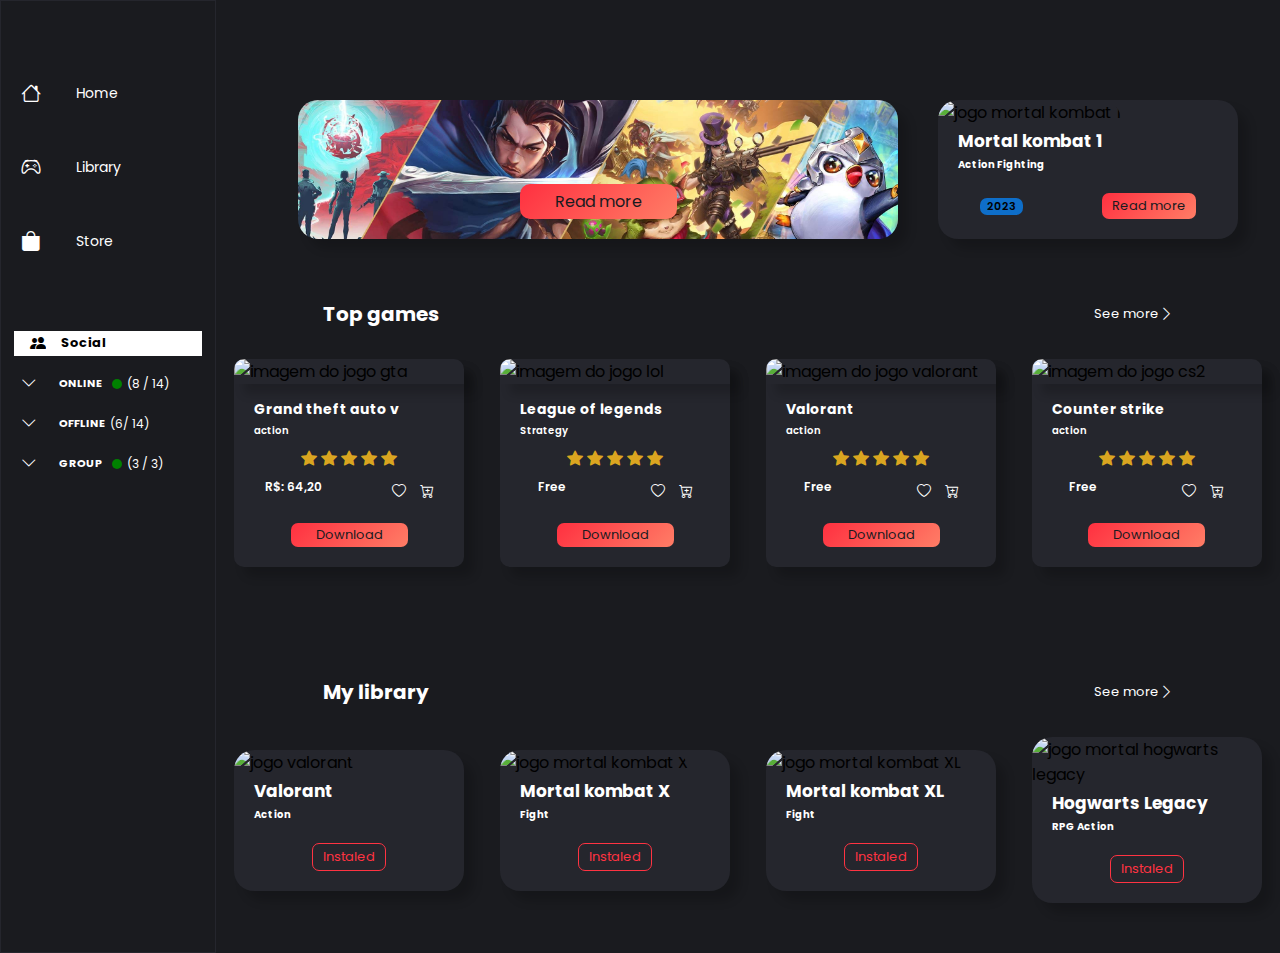
==== index.html @ 532e42e3 "alterando imagens" ====
<!DOCTYPE html>
<html lang="pt-br">
<head>
    <meta charset="UTF-8">
    <meta name="viewport" content="width=device-width, initial-scale=1.0">
    <title>Dashboard Gamer</title>
    <link rel="stylesheet" href="assets/style.css">
    <link rel="stylesheet" href="https://cdn.jsdelivr.net/npm/bootstrap-icons@1.11.1/font/bootstrap-icons.css">
</head>
<body>
    <header>
        <div class="hbg">
            <a onclick="clickMenu()"><i class="bi bi-list"></i></a>
        </div>

        <nav id="menu">
            <ul>
                <li>
                    <a href="index.html">
                        <span class="icon"><i class="bi bi-house"></i></span>
                        <span class="txt"> Home</span>
                    </a>
                </li>

                <li>
                    <a href="library.html">
                        <span class="icon"><i class="bi bi-controller"></i></span>
                        <span class="txt"> Library</span>
                    </a>
                </li>

                <li>
                    <a href="store.html">
                        <span class="icon"><i class="bi bi-bag-fill"></i></span>
                        <span class="txt"> Store</span>
                    </a>
                </li>

                <li>
                    <a class="pg-social" href="social.html">
                        <span class="icon"><i class="bi bi-chat-dots-fill"></i></span>
                        <span class="txt"> Social</span>
                    </a>
                </li> 
            </ul>
        </nav>

        <div id="social">
            <div class="titulo-social">
                <i class="bi bi-people-fill"></i>
                <h3>Social</h3>
            </div>

            <div class="friends">
                <div class="online" onclick="clickOnline()" >
                    <i class="bi bi-chevron-down"></i>
                    <h3 class="title-friend">ONLINE</h3>
                    <div class="circle"></div>
                    <p class="status">(8 / 14)</p>
                </div>

                <div id="online">
                    <div class="player">
                        <img class="status-on" src="friends/logo.png" alt="">
                        <span>
                            <h3>Player</h3>
                            <p class="status-game" >playing valorant</p>
                        </span>
                    </div>  
    
                    <div class="player">
                        <img class="status-on" src="friends/logo2.png" alt="">
                        <span>
                            <h3>Player2</h3>
                            <p class="status-game" >playing valorant</p>
                        </span>
                    </div>
    
                    <div class="player">
                        <img class="status-on"  src="friends/logo3.jpg" alt="">
                        <span>
                            <h3>Player3</h3>
                            <p class="status-game" >playing valorant</p>
                        </span>
                    </div>
    
                    <div class="player">
                        <img class="status-on" src="friends/logo4.jpg" alt="">
                        <span>
                            <h3>Player4</h3>
                            <p class="status-game" >playing valorant</p>
                        </span>
                    </div>
    
                    <div class="player">
                        <img class="status-on" src="friends/logo5.jpg" alt="">
                        <span>
                            <h3>Player5</h3>
                            <p class="status-game" >playing valorant</p>
                        </span>
                    </div>
    
                    <div class="player">
                        <img class="status-aus" src="friends/logo5.jpg" alt="">
                        <span>
                            <h3>Player6</h3>
                            <p>absent</p>
                        </span>
                    </div>
    
                    <div class="player">
                        <img class="status-aus" src="friends/logo2.png" alt="">
                        <span>
                            <h3>Player7</h3>
                            <p>absent</p>
                        </span>
                    </div>
    
                    <div class="player">
                        <img class="status-aus" src="friends/logo4.jpg" alt="">
                        <span>
                            <h3>Player8</h3>
                            <p>absent</p>
                        </span>
                    </div>
                </div>

                <div class="online" onclick="clickOffiline()">
                    <i class="bi bi-chevron-down"></i>
                    <h3 class="title-friend">OFFLINE</h3>
                    <p onclick="clickSocial()" class="status">(6/ 14)</p>
                </div>

                <div id="offline">
                    <div class="player">
                        <img src="friends/logo.png" alt="">
                        <span>
                            <h3>Player9</h3>
                            <p>offline</p>
                        </span>
                    </div>
    
                    <div class="player">
                        <img src="friends/logo.png" alt="">
                        <span>
                            <h3>Player10</h3>
                            <p>offline</p>
                        </span>
                    </div>  
    
                    <div class="player">
                        <img src="friends/logo2.png" alt="">
                        <span>
                            <h3>Player11</h3>
                            <p>offline</p>
                        </span>
                    </div>
    
                    <div class="player">
                        <img src="friends/logo3.jpg" alt="">
                        <span>
                            <h3>Player12</h3>
                            <p>offline</p>
                        </span>
                    </div>
    
                    <div class="player">
                        <img src="friends/logo4.jpg" alt="">
                        <span>
                            <h3>Player13</h3>
                            <p>offline</p>
                        </span>
                    </div>
    
                    <div class="player">
                        <img src="friends/logo5.jpg" alt="">
                        <span>
                            <h3>Player14</h3>
                            <p>offline</p>
                        </span>
                    </div>
                </div>
                

                <div class="online" onclick="clickGroup()">
                    <i class="bi bi-chevron-down"></i>
                    <h3 class="title-friend">GROUP</h3>
                    <div class="circle"></div>
                    <p class="status">(3 / 3)</p>
                </div>
                
                <section id="group">
                    <div class="player">
                        <img src="icon/icon-valorant.png" alt="">
                        <span>
                            <div class="others">
                               <h3>Player</h3>
                               <p>+ 2 others</p>
                            </div>
                            <p>playing valorant</p>
                        </span>
                    </div>

                    <div class="player">
                        <img src="icon/icon-lol.jpg" alt="">
                        <span>
                            <div class="others">
                                <h3>Player6</h3>
                                <p>+ 4 others</p>
                            </div>
                            <p>playing league of legends</p>
                        </span>
                    </div>

                    <div class="player">
                        <img src="icon/icon-gta.jpg" alt="">
                        <span>
                            <div class="others">
                                <h3>Player7</h3>
                                <p>+ 3 others</p>
                            </div>
                            <p>playing grand theft auto v</p>
                        </span>
                    </div>
                </section>
            </div>
        </div>
        
    </header>
    
    <main>
        <section class="principal">

            <div class="slide">
                <img src="img/games-free.jpg" alt="img valorant" class="img-valorant">
                <a href="store.html" class="btn">Read more</a>
            </div>

            <div class="shop">
                <img src="img/mk1.webp" alt="jogo mortal kombat 1">
                <h3>Mortal kombat 1</h3>
                <h5>Action Fighting</h5>
                <div class="btn">
                    <p>2023</p>
                    <a href="store.html">Read more</a>
                </div>
            </div>
        </section>

        <section class="store">
            <span class="showMore">
                <h1>Top games</h1>
                <a href="store.html">See more<i class="bi bi-chevron-right"></i></a>
            </span>
            
            <div class="played">
                <div class="slide-store">
                    <img src="img/gta.jpg" alt="imagem do jogo gta">

                    <div class="name-game">
                        <h3>Grand theft auto v</h3>
                        <p>action</p>
                    </div>
                    <div class="star">
                        <i class="bi bi-star-fill"></i>
                        <i class="bi bi-star-fill"></i>
                        <i class="bi bi-star-fill"></i>
                        <i class="bi bi-star-fill"></i>
                        <i class="bi bi-star-fill"></i>
                    </div>
                    <div class="price">
                        <P>R$: 64,20</P>

                        <div class="cart">
                            <i class="bi bi-heart"></i>
                            <i class="bi bi-cart-plus"></i>
                        </div>
                    </div>
                    <a href="store.html" class="buy">Download</a>  
                </div>

                <div class="slide-store">
                    <img src="img/lol.jpg" alt="imagem do jogo lol">

                    <div class="name-game">
                        <h3>League of legends</h3>
                        <p>Strategy</p>
                    </div>
                    <div class="star">
                        <i class="bi bi-star-fill"></i>
                        <i class="bi bi-star-fill"></i>
                        <i class="bi bi-star-fill"></i>
                        <i class="bi bi-star-fill"></i>
                        <i class="bi bi-star-fill"></i>
                    </div>
                    <div class="price">
                        <P>Free</P>

                        <div class="cart">
                            <i class="bi bi-heart"></i>
                            <i class="bi bi-cart-plus"></i>
                        </div>
                    </div>
                    <a href="store.html" class="buy">Download</a>  
                </div>

                <div class="slide-store">
                    <img src="img/valorant-bg.webp" alt="imagem do jogo valorant">

                    <div class="name-game">
                        <h3>Valorant</h3>
                        <p>action</p>
                    </div>
                    <div class="star">
                        <i class="bi bi-star-fill"></i>
                        <i class="bi bi-star-fill"></i>
                        <i class="bi bi-star-fill"></i>
                        <i class="bi bi-star-fill"></i>
                        <i class="bi bi-star-fill"></i>
                    </div>
                    <div class="price">
                        <P>Free</P>

                        <div class="cart">
                            <i class="bi bi-heart"></i>
                            <i class="bi bi-cart-plus"></i>
                        </div>
                    </div>
                    <a href="store.html" class="buy">Download</a>  
                </div>

                <div class="slide-store">
                    <img src="img/cs2.webp" alt="imagem do jogo cs2">

                    <div class="name-game">
                        <h3>Counter strike</h3>
                        <p>action</p>
                    </div>
                    <div class="star">
                        <i class="bi bi-star-fill"></i>
                        <i class="bi bi-star-fill"></i>
                        <i class="bi bi-star-fill"></i>
                        <i class="bi bi-star-fill"></i>
                        <i class="bi bi-star-fill"></i>
                    </div>
                    <div class="price">
                        <P>Free</P>

                        <div class="cart">
                            <i class="bi bi-heart"></i>
                            <i class="bi bi-cart-plus"></i>
                        </div>
                    </div>
                    <a href="store.html" class="buy">Download</a>  
                </div>
                
            </div>

        </section>


        <section class="library">
            <span class="showMore">
                <h1>My library</h1>
                <a href="library.html">See more<i class="bi bi-chevron-right"></i></a>
            </span>

            <div class="cards">
                <div class="card-lib">
                    <img src="img/valorant-bg.webp" alt="jogo valorant">
                    <h3>Valorant</h3>
                    <h5>Action</h5>
                    <div class="btn">
                        <a href="library.html">Instaled</a>
                    </div>
                </div>

                <div class="card-lib">
                    <img src="img/mkx.jpg" alt="jogo mortal kombat X">
                    <h3>Mortal kombat X</h3>
                    <h5>Fight</h5>
                    <div class="btn">
                        <a href="library.html">Instaled</a>
                    </div>
                </div>

                <div class="card-lib">
                    <img src="img/mkxl.jpeg" alt="jogo mortal kombat XL">
                    <h3>Mortal kombat XL</h3>
                    <h5>Fight</h5>
                    <div class="btn">
                        <a href="library.html">Instaled</a>
                    </div>
                </div>

                <div class="card-lib">
                    <img src="img/hl.jpg" alt="jogo mortal hogwarts legacy">
                    <h3>Hogwarts Legacy</h3>
                    <h5>RPG Action</h5>
                    <div class="btn">
                        <a href="library.html">Instaled</a>
                    </div>
                </div>
            </div>

        </section>
    </main>



    <script src="script/script.js"></script>
</body>
</html>
---- assets/style.css ----
@import url('https://fonts.googleapis.com/css2?family=Poppins:wght@500;600;700&display=swap');

*{
    margin: 0;
    padding: 0;
    box-sizing: border-box;
    text-decoration: none;
    border: none;
    outline: none;
    scroll-behavior: smooth;
    font-family: 'Poppins', sans-serif;
}

:root{
    --backgroud: #1a1b1f;
    --backgroud2: #25262d;
    --hover: rgb(255, 51, 66);
    --font: white;

}

body{
    background-color: var(--backgroud);
    margin: auto;
    overflow-x: hidden;
    display: flex;
}



/* Começo do header */
header{
    display: flex;
    flex-direction: column;
    border: 1px solid var(--backgroud2);
    width: 260px;
    overflow-y: hidden;
    transition: 0.5s;
}

/*header:hover{
    width: 260px;
}*/

.hbg {
    display: none;
    justify-content: center;
    padding-top: 30px;
    cursor: pointer;
    transition: all 0.3s ease;
}

.hbg > a{ 
    color: var(--font);
    font-size: 30px;
    background-color: var(--backgroud2);
    padding: 1px 10px;
    margin: 0 10px;
    border-radius: 13px;
    transition: 0.5s;
}

.hbg > a:hover{
    background: linear-gradient(135deg, rgb(255, 51, 66) 0%, rgb(255, 48, 64) 0.01%, rgb(255, 125, 102) 100%);
}

#menu{
    margin-top: 40px;
}

#menu > ul .pg-social{
    display: none;
}

#menu > ul> li> a{
    margin: 30px 10px;
    color: var(--font);
    display: flex;
    flex-direction: row;
    align-items: center;
    padding: 7px 10px;
}


#menu > ul> li> a:hover{
    background: linear-gradient(135deg, rgb(255, 51, 66) 0%, rgb(255, 48, 64) 0.01%, rgb(255, 125, 102) 100%);
    border-radius: 10px;
}

#menu > ul> li> a .icon{
    margin-right: 35px;
    font-size: 20px;
}

#menu > ul> li> a .txt{
    font-size: 14px;
}

header #social {
   padding: 13px;
}

header #online, #offline, #group{
    display: none;
}

#social .friends .online{
    display: flex;
    flex-direction: row;
    align-items: center;
    margin-top: 15px;
    cursor: pointer;
    transition: 0.6s;
    border-radius: 10px;
    white-space: nowrap;
}

#social .friends .online:hover{
    background: linear-gradient(135deg, rgb(255, 51, 66) 0%, rgb(255, 48, 64) 0.01%, rgb(255, 125, 102) 100%);
}

header #social .titulo-social{
    display: flex;
    flex-direction: row;
    padding: 0 16px;
    background-color: var(--font);
}

header #social .titulo-social h3{
    background-color: var(--font);
    font-size: 13px;
    padding: 2px 15px;
    transition: 0.5s;
}

#social .friends .online .bi{
    color: var(--font);
    margin: 0 7px;
}

#social .friends .online h3{
    font-size: 11px;
    color: var(--font);
    margin-left: 15px;
    margin-right: 5px;
}

#social .friends .online .circle{
    background-color: green;
    width: 10px;
    height: 10px;
    border-radius: 50%;
    margin: 0 5px;
}

#social .friends .online p{
    font-size: 12px;
    color: var(--font);
}

header #social .player{
    display: flex;
    flex-direction: row;
    margin: 10px 0;
}

header #social .player img{
    width: 40px;
    height: 40px;
    border-radius: 50%;
}

header #social .player p{
    color: var(--font);
    white-space: nowrap;
}

header #social .player .status-on{
    border: 3px solid green;
}

header #social .player .status-aus{
    border: 3px solid darkred;
}


header #social .player span{
    width: 100%;
    margin: 0 15px;
}

header #social .player span h3{
    font-size: 14px;
    color: var(--font);
}

header #social .player span p{
    font-size: 11px;
    font-weight: 600;
}

header #social .player span .status-game{
    color: green;
}

#social #group .others{
    display: flex;
    flex-direction: row;
}

#social #group .others p{
    color: var(--font);
    margin: 0 7px;
}

#social #group span p{
    color: var(--font);
}

/* Fim do header */




/* Começo do slide-principal */
main{
    margin: auto;
    width: 100%;
}

main .principal {
    display: flex;
    flex-direction: row;
    justify-content: center;
    margin-top: 100px;
}

main .principal .slide{
    width: 600px;
    border-radius: 20px;
    box-shadow: 10px 10px 10px rgba(0, 0, 0, 0.171);
    overflow-y: hidden;
    overflow-x: hidden;
    position: relative;
    margin: 0 40px;
    display: flex;
    justify-content: center;
    align-items: center;
}

main .principal .slide .img-valorant{
   position: absolute;
   width: 100%; 
}


main .principal .slide .btn{
    display: flex;
    justify-content: center;
    background: linear-gradient(135deg, rgb(255, 51, 66) 0%, rgb(255, 48, 64) 0.01%, rgb(255, 125, 102) 100%);
    color: var(--backgroud);
    border-radius: 10px;
    cursor: pointer;
    transition: 0.5s;
    margin: 20px;
    padding: 5px 35px;
    max-width: 60%;
    position: absolute;
    bottom: 0;
}

main .principal .slide .btn:hover{
    color: var(--font);
}

main .principal .shop{
    width: 300px;
    border-radius: 20px;
    background-color: var(--backgroud2);
    box-shadow: 10px 10px 10px rgba(0, 0, 0, 0.171);
}

main .principal .shop img{
    width: 100%;
    border-radius: 20px 20px 0 0;
  
}
main .principal .shop h3{
    font-size: 17px;
    margin: 3px 20px;
    color: var(--font);
    
}

main .principal .shop h5{
    font-size: 10px;
    margin: 3px 20px;
    color: var(--font);
}

main .principal .shop .btn{
    display: flex;
    flex-direction: row;
    justify-content: space-around;
    align-items: center;
    margin: 20px 3px;
}

main .principal .shop p{
    font-size: 11px;
    font-weight: 600;
    padding: 0 7px;
    border-radius: 7px;
    background-color: #0e6ec9;
  
}

main .principal .shop a{
    background: linear-gradient(135deg, rgb(255, 51, 66) 0%, rgb(255, 48, 64) 0.01%, rgb(255, 125, 102) 100%);
    color: var(--backgroud);
    font-size: 13px;
    padding: 3px 10px;
    border-radius: 7px;
    transition: 0.4s;
}

main .principal .shop a:hover{
    color: var(--font);
}
/* Fim do slide-principal */




/* Começo  conteudo store */
main .store{
    margin: 30px 0 auto;
    display: flex;
    flex-direction: column;
    justify-content: center;
    align-items: center;

}

main .showMore{
    display: flex;
    justify-content: space-between;
    width: 80%;
    margin: auto;
}

main .showMore a{
    display: flex;
    align-items: center;
    justify-content: center;
    color: var(--font);
    font-size: 13px;
    cursor: pointer;
    transition: 0.5s;
}

main .showMore a:hover{
    color: var(--hover);
}
 
main .showMore a .bi{
    font-size: 15px;
}

main .store h1{
    margin: 30px 0;
    color: var(--font);
    font-size: 20px;
}

main .store .played{
    display: flex;
    flex-direction: row;
    align-items: center;
    justify-content: center;
    width: 100%;
}

main .store .slide-store{
    display: flex;
    flex-direction: column;
    justify-content: center;
    align-items: center;
    background-color: var(--backgroud2);
    box-shadow: 10px 10px 10px rgba(0, 0, 0, 0.171);
    border-radius: 10px;
    margin: auto;
}

main .store .slide-store img{
    border-radius: 20px;
    width: 230px;
    box-shadow: 10px 10px 10px rgba(0, 0, 0, 0.171);
    transition: 0.5s;
    border-radius: 10px 10px 0 0 ;
}

main .store .slide-store .name-game{
    width: 100%;
    margin-top: 12px;
}

main .store .slide-store .name-game h3{
    font-size: 14px;
    color: var(--font);
    margin: 3px 20px;
}

main .store .slide-store .name-game p{
    font-size: 10px;
    font-weight: 600;
    color: var(--font);
    margin: 0 20px;
}

main .store .slide-store .price{
   display: flex;
   flex-direction: row;
   justify-content: space-around;
   width: 100%;
   color: var(--font);
}

main .store .slide-store .price p{
    font-size: 12px;
    font-weight: 600;
}

main .store .slide-store .star{
    color: goldenrod;
    margin: 7px 0;
}

main .store .slide-store .price i{
    font-size: 14px;
}

main .store .slide-store .price .bi-heart{
    margin: 0 10px;
}

main .store .slide-store .buy{
    margin: auto;
    margin: 20px 0;
    font-size: 13px;
    padding: 2px 25px;
    border-radius: 7px;
    background: linear-gradient(135deg, rgb(255, 51, 66) 0%, rgb(255, 48, 64) 0.01%, rgb(255, 125, 102) 100%);
    color: var(--backgroud);
    cursor: pointer;
    transition: 0.5s;
}

main .store .slide-store .buy:hover{
    color: var(--font);
}
/* Fim do conteudo-store */





/* Começo do conteudo-library */
main .library {
    display: flex;
    flex-direction: column;
    margin-top: 50px;
}

main .library .showMore{
    width: 80%;
    margin-top: 60px;
    margin-bottom: 10px;
}

main .library .showMore h1{
    font-size: 20px;
    color: var(--font);
}

main .library .cards{
    margin-top: 20px;
    margin-bottom: 50px;
    display: flex;
    flex-direction: row;
    align-items: center;
    justify-content: center;
}

main .library .games{
    background-color: var(--backgroud2);
    padding: 20px;
    border-radius: 15px;
    box-shadow: 10px 10px 10px rgba(0, 0, 0, 0.171);
}

main .library .games span{
    display: flex;
    flex-direction: row;
    justify-content: space-between;
    margin: 0 20px;
}

main .library .games span h3{
    font-size: 16px;
    color: var(--font);
}

main .library .games span a{
    font-size: 13px;
    color: var(--hover);
    font-weight: 600;
    display: flex;
    flex-direction: row;
    align-items: center;
    justify-content: center;
    cursor: pointer;
    transition: 0.5s;  
}

main .library .games span .more{
    display: flex;
    flex-direction: row;
    align-items: center;
}

main .library .games span a:hover{
    color:var(--font);
}

main .library .games span .more i{
    font-size: 22px;
    color: var(--hover);
}

main .library .card-lib{
    width: 230px;
    border-radius: 20px;
    background-color: var(--backgroud2);
    box-shadow: 10px 10px 10px rgba(0, 0, 0, 0.171);
    margin: auto;
}

main .library .card-lib img{
    width: 100%;
    border-radius: 20px 20px 0 0;
  
}
main .library .card-lib h3{
    font-size: 17px;
    margin: 3px 20px;
    color: var(--font);
    
}

main .library .card-lib h5{
    font-size: 10px;
    margin: 3px 20px;
    color: var(--font);
}

main .library .card-lib .btn{
    display: flex;
    flex-direction: row;
    justify-content: space-around;
    align-items: center;
    margin: 20px 3px;
}


main .library .card-lib a{
    background-color: var(--backgroud2);
    border: 1px solid var(--hover);
    color: var(--hover);
    font-size: 13px;
    padding: 3px 10px;
    border-radius: 7px;
    transition: 0.4s;
}

main .library .card-lib a:hover{
    color: var(--font);
}
/* Fim do conteudo-library */
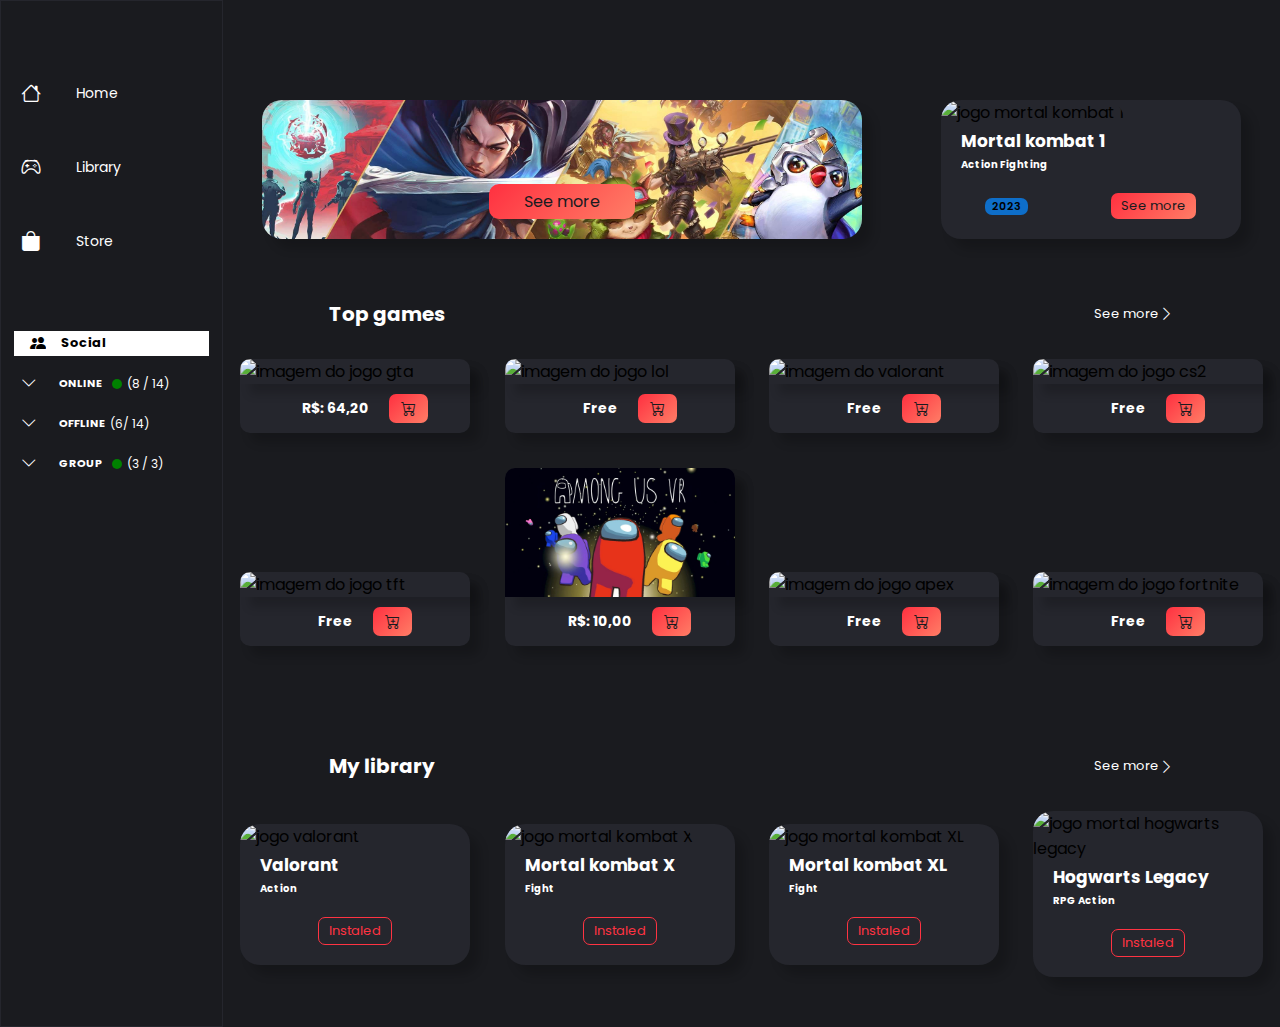
==== commit 92628a9e: "adicionando imagens e slides" ====
--- a/index.html
+++ b/index.html
@@ -232,8 +232,8 @@
         <section class="principal">
 
             <div class="slide">
-                <img src="img/games-free.jpg" alt="img valorant" class="img-valorant">
-                <a href="store.html" class="btn">Read more</a>
+                <img src="img/games-free.jpg" alt="img games da riot" class="img-riot">
+                <a href="store.html" class="btn">See more</a>
             </div>
 
             <div class="shop">
@@ -242,7 +242,7 @@
                 <h5>Action Fighting</h5>
                 <div class="btn">
                     <p>2023</p>
-                    <a href="store.html">Read more</a>
+                    <a href="store.html">See more</a>
                 </div>
             </div>
         </section>
@@ -258,100 +258,72 @@
                     <img src="img/gta.jpg" alt="imagem do jogo gta">
 
                     <div class="name-game">
-                        <h3>Grand theft auto v</h3>
-                        <p>action</p>
-                    </div>
-                    <div class="star">
-                        <i class="bi bi-star-fill"></i>
-                        <i class="bi bi-star-fill"></i>
-                        <i class="bi bi-star-fill"></i>
-                        <i class="bi bi-star-fill"></i>
-                        <i class="bi bi-star-fill"></i>
-                    </div>
-                    <div class="price">
-                        <P>R$: 64,20</P>
-
-                        <div class="cart">
-                            <i class="bi bi-heart"></i>
-                            <i class="bi bi-cart-plus"></i>
-                        </div>
-                    </div>
-                    <a href="store.html" class="buy">Download</a>  
+                        <h3>R$: 64,20</h3>
+                        <a href="store.html" class="buy"><i class="bi bi-cart-plus"></i></a>  
+                    </div>
                 </div>
 
                 <div class="slide-store">
                     <img src="img/lol.jpg" alt="imagem do jogo lol">
 
                     <div class="name-game">
-                        <h3>League of legends</h3>
-                        <p>Strategy</p>
-                    </div>
-                    <div class="star">
-                        <i class="bi bi-star-fill"></i>
-                        <i class="bi bi-star-fill"></i>
-                        <i class="bi bi-star-fill"></i>
-                        <i class="bi bi-star-fill"></i>
-                        <i class="bi bi-star-fill"></i>
-                    </div>
-                    <div class="price">
-                        <P>Free</P>
-
-                        <div class="cart">
-                            <i class="bi bi-heart"></i>
-                            <i class="bi bi-cart-plus"></i>
-                        </div>
-                    </div>
-                    <a href="store.html" class="buy">Download</a>  
-                </div>
-
-                <div class="slide-store">
-                    <img src="img/valorant-bg.webp" alt="imagem do jogo valorant">
-
-                    <div class="name-game">
-                        <h3>Valorant</h3>
-                        <p>action</p>
-                    </div>
-                    <div class="star">
-                        <i class="bi bi-star-fill"></i>
-                        <i class="bi bi-star-fill"></i>
-                        <i class="bi bi-star-fill"></i>
-                        <i class="bi bi-star-fill"></i>
-                        <i class="bi bi-star-fill"></i>
-                    </div>
-                    <div class="price">
-                        <P>Free</P>
-
-                        <div class="cart">
-                            <i class="bi bi-heart"></i>
-                            <i class="bi bi-cart-plus"></i>
-                        </div>
-                    </div>
-                    <a href="store.html" class="buy">Download</a>  
+                        <h3>Free</h3>
+                        <a href="store.html" class="buy"><i class="bi bi-cart-plus"></i></a>  
+                    </div>
+                </div>
+
+                <div class="slide-store">
+                    <img src="img/valorant-bg.webp" alt="imagem do valorant">
+
+                    <div class="name-game">
+                        <h3>Free</h3>
+                        <a href="store.html" class="buy"><i class="bi bi-cart-plus"></i></a>  
+                    </div>
                 </div>
 
                 <div class="slide-store">
                     <img src="img/cs2.webp" alt="imagem do jogo cs2">
 
                     <div class="name-game">
-                        <h3>Counter strike</h3>
-                        <p>action</p>
-                    </div>
-                    <div class="star">
-                        <i class="bi bi-star-fill"></i>
-                        <i class="bi bi-star-fill"></i>
-                        <i class="bi bi-star-fill"></i>
-                        <i class="bi bi-star-fill"></i>
-                        <i class="bi bi-star-fill"></i>
-                    </div>
-                    <div class="price">
-                        <P>Free</P>
-
-                        <div class="cart">
-                            <i class="bi bi-heart"></i>
-                            <i class="bi bi-cart-plus"></i>
-                        </div>
-                    </div>
-                    <a href="store.html" class="buy">Download</a>  
+                        <h3>Free</h3>
+                        <a href="store.html" class="buy"><i class="bi bi-cart-plus"></i></a>  
+                    </div>
+                </div>
+
+                <div class="slide-store">
+                    <img src="img/tft.jpg" alt="imagem do jogo tft">
+
+                    <div class="name-game">
+                        <h3>Free</h3>
+                        <a href="store.html" class="buy"><i class="bi bi-cart-plus"></i></a>  
+                    </div>
+                </div>
+
+                <div class="slide-store">
+                    <img src="img/Among.jpg" alt="imagem do jogo among-us">
+
+                    <div class="name-game">
+                        <h3>R$: 10,00</h3>
+                        <a href="store.html" class="buy"><i class="bi bi-cart-plus"></i></a>  
+                    </div>
+                </div>
+
+                <div class="slide-store">
+                    <img src="img/apex.webp" alt="imagem do jogo apex">
+
+                    <div class="name-game">
+                        <h3>Free</h3>
+                        <a href="store.html" class="buy"><i class="bi bi-cart-plus"></i></a>  
+                    </div>
+                </div>
+
+                <div class="slide-store">
+                    <img src="img/fnt.webp" alt="imagem do jogo fortnite">
+
+                    <div class="name-game">
+                        <h3>Free</h3>
+                        <a href="store.html" class="buy"><i class="bi bi-cart-plus"></i></a>  
+                    </div>
                 </div>
                 
             </div>
--- a/assets/style.css
+++ b/assets/style.css
@@ -33,13 +33,13 @@
     display: flex;
     flex-direction: column;
     border: 1px solid var(--backgroud2);
-    width: 260px;
+    width: 270px;
     overflow-y: hidden;
     transition: 0.5s;
 }
 
 /*header:hover{
-    width: 260px;
+    width: 270px;
 }*/
 
 .hbg {
@@ -231,7 +231,7 @@
 main .principal {
     display: flex;
     flex-direction: row;
-    justify-content: center;
+    justify-content: space-around;
     margin-top: 100px;
 }
 
@@ -242,13 +242,17 @@
     overflow-y: hidden;
     overflow-x: hidden;
     position: relative;
-    margin: 0 40px;
-    display: flex;
-    justify-content: center;
-    align-items: center;
-}
-
-main .principal .slide .img-valorant{
+    display: flex;
+    justify-content: center;
+    align-items: center;
+    transition: 0.2s;
+}
+
+main .principal .slide:hover{
+    transform: scale(1.04);
+}
+
+main .principal .slide .img-riot{
    position: absolute;
    width: 100%; 
 }
@@ -278,6 +282,11 @@
     border-radius: 20px;
     background-color: var(--backgroud2);
     box-shadow: 10px 10px 10px rgba(0, 0, 0, 0.171);
+    transition: 0.2s;
+}
+
+main .principal .shop:hover{
+    transform: scale(1.03);
 }
 
 main .principal .shop img{
@@ -374,10 +383,8 @@
 }
 
 main .store .played{
-    display: flex;
-    flex-direction: row;
-    align-items: center;
-    justify-content: center;
+    display: grid;
+    grid-template-columns:1fr 1fr 1fr 1fr;
     width: 100%;
 }
 
@@ -390,11 +397,18 @@
     box-shadow: 10px 10px 10px rgba(0, 0, 0, 0.171);
     border-radius: 10px;
     margin: auto;
+    margin-bottom: 35px;
+    width: 230px;
+    transition: 0.2s;
+}
+
+main .store .slide-store:hover{
+    transform: scale(1.04);
 }
 
 main .store .slide-store img{
-    border-radius: 20px;
-    width: 230px;
+    border-radius: 20px 20px 0 0;
+    width: 100%;
     box-shadow: 10px 10px 10px rgba(0, 0, 0, 0.171);
     transition: 0.5s;
     border-radius: 10px 10px 0 0 ;
@@ -402,7 +416,11 @@
 
 main .store .slide-store .name-game{
     width: 100%;
-    margin-top: 12px;
+    display: flex;
+    flex-direction: row;
+    align-items: center;
+    justify-content: center;
+    border-radius: 0 0 20px 20px;
 }
 
 main .store .slide-store .name-game h3{
@@ -411,44 +429,10 @@
     margin: 3px 20px;
 }
 
-main .store .slide-store .name-game p{
-    font-size: 10px;
-    font-weight: 600;
-    color: var(--font);
-    margin: 0 20px;
-}
-
-main .store .slide-store .price{
-   display: flex;
-   flex-direction: row;
-   justify-content: space-around;
-   width: 100%;
-   color: var(--font);
-}
-
-main .store .slide-store .price p{
-    font-size: 12px;
-    font-weight: 600;
-}
-
-main .store .slide-store .star{
-    color: goldenrod;
-    margin: 7px 0;
-}
-
-main .store .slide-store .price i{
-    font-size: 14px;
-}
-
-main .store .slide-store .price .bi-heart{
-    margin: 0 10px;
-}
-
 main .store .slide-store .buy{
-    margin: auto;
-    margin: 20px 0;
-    font-size: 13px;
-    padding: 2px 25px;
+    margin: 10px 0;
+    font-size: 15px;
+    padding: 3px 12px;
     border-radius: 7px;
     background: linear-gradient(135deg, rgb(255, 51, 66) 0%, rgb(255, 48, 64) 0.01%, rgb(255, 125, 102) 100%);
     color: var(--backgroud);
@@ -469,7 +453,7 @@
 main .library {
     display: flex;
     flex-direction: column;
-    margin-top: 50px;
+    margin-top: 10px;
 }
 
 main .library .showMore{
@@ -544,6 +528,11 @@
     background-color: var(--backgroud2);
     box-shadow: 10px 10px 10px rgba(0, 0, 0, 0.171);
     margin: auto;
+    transition: 0.2s;
+}
+
+main .library .card-lib:hover{
+    transform: scale(1.04);
 }
 
 main .library .card-lib img{
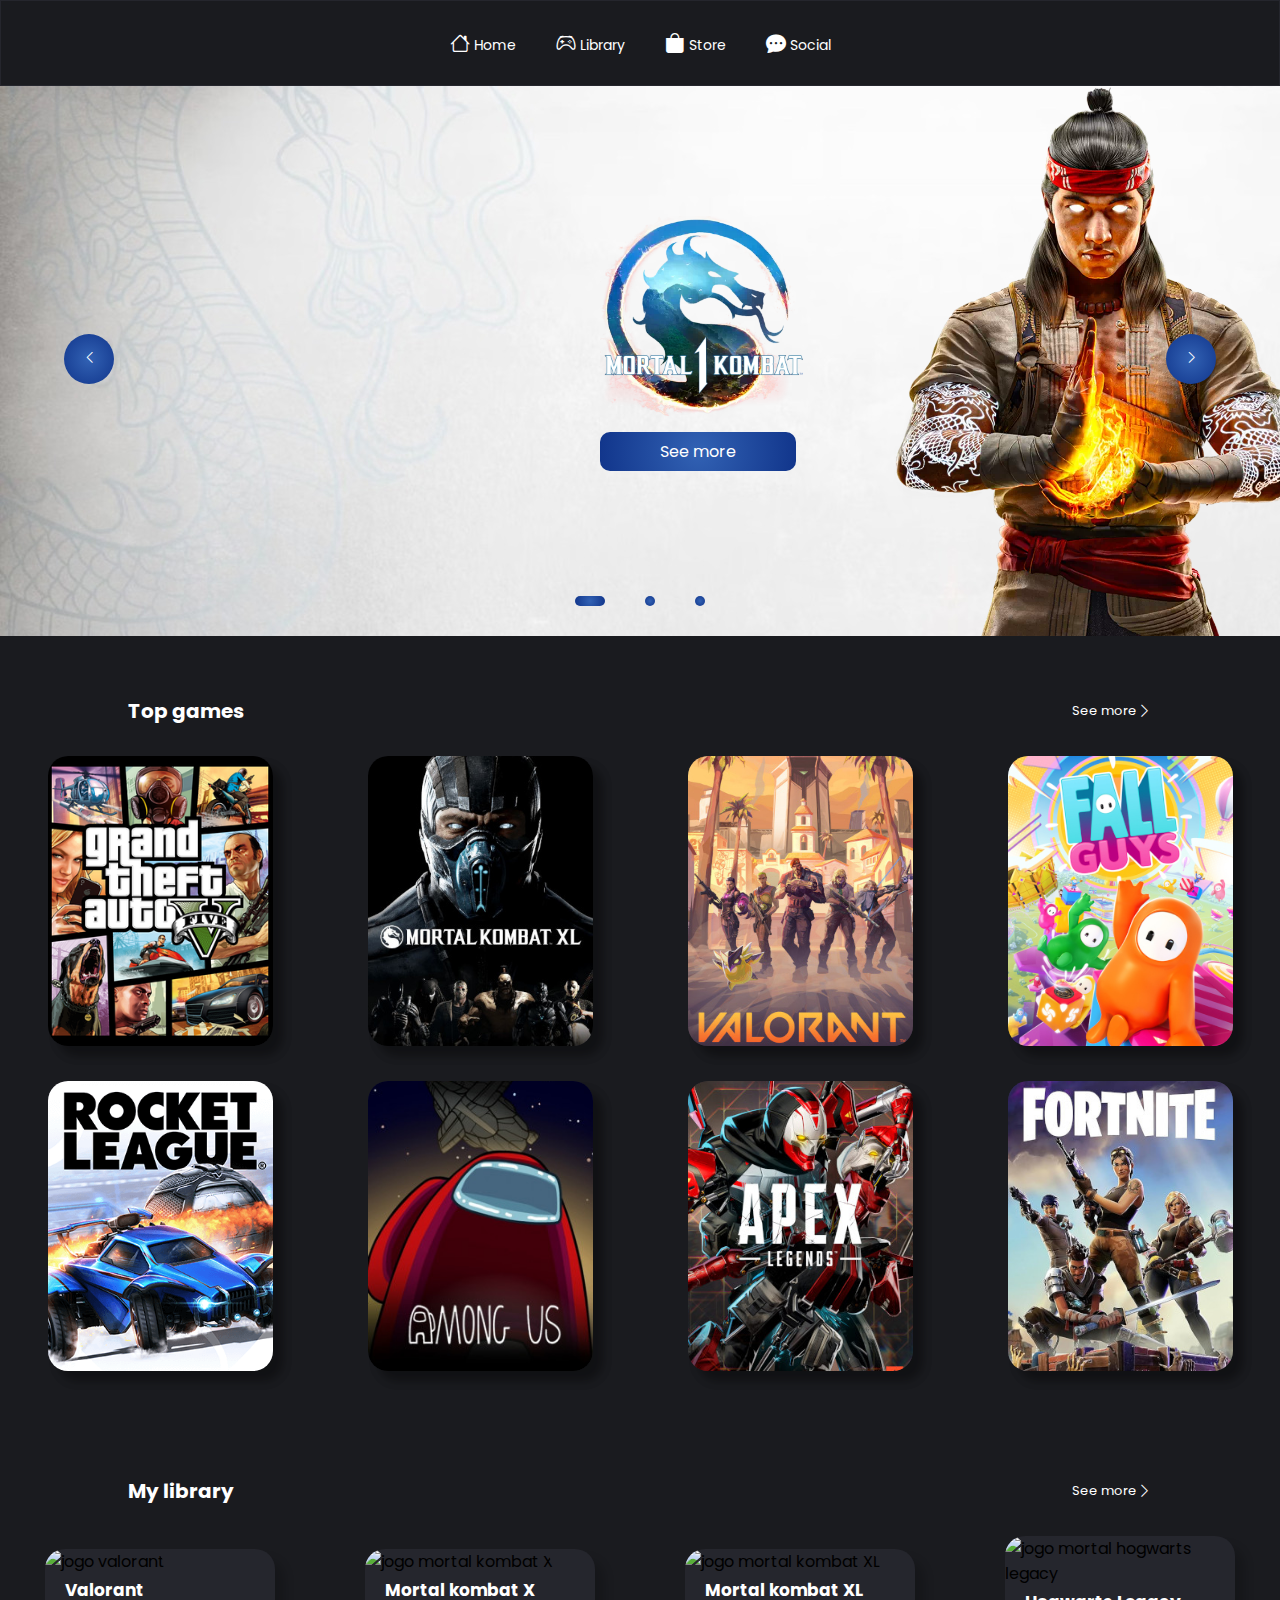
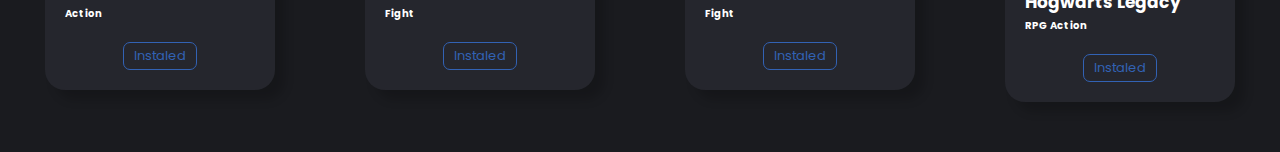
==== commit 5119e400: "adicionando slide na página principal e alterando o design dos cards." ====
--- a/index.html
+++ b/index.html
@@ -14,237 +14,64 @@
         </div>
 
         <nav id="menu">
-            <ul>
-                <li>
-                    <a href="index.html">
-                        <span class="icon"><i class="bi bi-house"></i></span>
-                        <span class="txt"> Home</span>
-                    </a>
-                </li>
-
-                <li>
-                    <a href="library.html">
-                        <span class="icon"><i class="bi bi-controller"></i></span>
-                        <span class="txt"> Library</span>
-                    </a>
-                </li>
-
-                <li>
-                    <a href="store.html">
-                        <span class="icon"><i class="bi bi-bag-fill"></i></span>
-                        <span class="txt"> Store</span>
-                    </a>
-                </li>
-
-                <li>
-                    <a class="pg-social" href="social.html">
-                        <span class="icon"><i class="bi bi-chat-dots-fill"></i></span>
-                        <span class="txt"> Social</span>
-                    </a>
-                </li> 
-            </ul>
+            <a href="index.html">
+                <span class="icon"><i class="bi bi-house"></i></span>
+                <span class="txt"> Home</span>
+            </a>
+                <a href="library.html">
+                <span class="icon"><i class="bi bi-controller"></i></span>
+                <span class="txt"> Library</span>
+            </a>
+                <a href="store.html">
+                <span class="icon"><i class="bi bi-bag-fill"></i></span>
+                <span class="txt"> Store</span>
+            </a>
+                <a class="pg-social" href="social.html">
+                <span class="icon"><i class="bi bi-chat-dots-fill"></i></span>
+                <span class="txt"> Social</span>
+            </a>
         </nav>
-
-        <div id="social">
-            <div class="titulo-social">
-                <i class="bi bi-people-fill"></i>
-                <h3>Social</h3>
-            </div>
-
-            <div class="friends">
-                <div class="online" onclick="clickOnline()" >
-                    <i class="bi bi-chevron-down"></i>
-                    <h3 class="title-friend">ONLINE</h3>
-                    <div class="circle"></div>
-                    <p class="status">(8 / 14)</p>
-                </div>
-
-                <div id="online">
-                    <div class="player">
-                        <img class="status-on" src="friends/logo.png" alt="">
-                        <span>
-                            <h3>Player</h3>
-                            <p class="status-game" >playing valorant</p>
-                        </span>
-                    </div>  
-    
-                    <div class="player">
-                        <img class="status-on" src="friends/logo2.png" alt="">
-                        <span>
-                            <h3>Player2</h3>
-                            <p class="status-game" >playing valorant</p>
-                        </span>
-                    </div>
-    
-                    <div class="player">
-                        <img class="status-on"  src="friends/logo3.jpg" alt="">
-                        <span>
-                            <h3>Player3</h3>
-                            <p class="status-game" >playing valorant</p>
-                        </span>
-                    </div>
-    
-                    <div class="player">
-                        <img class="status-on" src="friends/logo4.jpg" alt="">
-                        <span>
-                            <h3>Player4</h3>
-                            <p class="status-game" >playing valorant</p>
-                        </span>
-                    </div>
-    
-                    <div class="player">
-                        <img class="status-on" src="friends/logo5.jpg" alt="">
-                        <span>
-                            <h3>Player5</h3>
-                            <p class="status-game" >playing valorant</p>
-                        </span>
-                    </div>
-    
-                    <div class="player">
-                        <img class="status-aus" src="friends/logo5.jpg" alt="">
-                        <span>
-                            <h3>Player6</h3>
-                            <p>absent</p>
-                        </span>
-                    </div>
-    
-                    <div class="player">
-                        <img class="status-aus" src="friends/logo2.png" alt="">
-                        <span>
-                            <h3>Player7</h3>
-                            <p>absent</p>
-                        </span>
-                    </div>
-    
-                    <div class="player">
-                        <img class="status-aus" src="friends/logo4.jpg" alt="">
-                        <span>
-                            <h3>Player8</h3>
-                            <p>absent</p>
-                        </span>
-                    </div>
-                </div>
-
-                <div class="online" onclick="clickOffiline()">
-                    <i class="bi bi-chevron-down"></i>
-                    <h3 class="title-friend">OFFLINE</h3>
-                    <p onclick="clickSocial()" class="status">(6/ 14)</p>
-                </div>
-
-                <div id="offline">
-                    <div class="player">
-                        <img src="friends/logo.png" alt="">
-                        <span>
-                            <h3>Player9</h3>
-                            <p>offline</p>
-                        </span>
-                    </div>
-    
-                    <div class="player">
-                        <img src="friends/logo.png" alt="">
-                        <span>
-                            <h3>Player10</h3>
-                            <p>offline</p>
-                        </span>
-                    </div>  
-    
-                    <div class="player">
-                        <img src="friends/logo2.png" alt="">
-                        <span>
-                            <h3>Player11</h3>
-                            <p>offline</p>
-                        </span>
-                    </div>
-    
-                    <div class="player">
-                        <img src="friends/logo3.jpg" alt="">
-                        <span>
-                            <h3>Player12</h3>
-                            <p>offline</p>
-                        </span>
-                    </div>
-    
-                    <div class="player">
-                        <img src="friends/logo4.jpg" alt="">
-                        <span>
-                            <h3>Player13</h3>
-                            <p>offline</p>
-                        </span>
-                    </div>
-    
-                    <div class="player">
-                        <img src="friends/logo5.jpg" alt="">
-                        <span>
-                            <h3>Player14</h3>
-                            <p>offline</p>
-                        </span>
-                    </div>
-                </div>
-                
-
-                <div class="online" onclick="clickGroup()">
-                    <i class="bi bi-chevron-down"></i>
-                    <h3 class="title-friend">GROUP</h3>
-                    <div class="circle"></div>
-                    <p class="status">(3 / 3)</p>
-                </div>
-                
-                <section id="group">
-                    <div class="player">
-                        <img src="icon/icon-valorant.png" alt="">
-                        <span>
-                            <div class="others">
-                               <h3>Player</h3>
-                               <p>+ 2 others</p>
-                            </div>
-                            <p>playing valorant</p>
-                        </span>
-                    </div>
-
-                    <div class="player">
-                        <img src="icon/icon-lol.jpg" alt="">
-                        <span>
-                            <div class="others">
-                                <h3>Player6</h3>
-                                <p>+ 4 others</p>
-                            </div>
-                            <p>playing league of legends</p>
-                        </span>
-                    </div>
-
-                    <div class="player">
-                        <img src="icon/icon-gta.jpg" alt="">
-                        <span>
-                            <div class="others">
-                                <h3>Player7</h3>
-                                <p>+ 3 others</p>
-                            </div>
-                            <p>playing grand theft auto v</p>
-                        </span>
-                    </div>
-                </section>
-            </div>
-        </div>
-        
     </header>
     
     <main>
-        <section class="principal">
-
-            <div class="slide">
-                <img src="img/games-free.jpg" alt="img games da riot" class="img-riot">
-                <a href="store.html" class="btn">See more</a>
-            </div>
-
-            <div class="shop">
-                <img src="img/mk1.webp" alt="jogo mortal kombat 1">
-                <h3>Mortal kombat 1</h3>
-                <h5>Action Fighting</h5>
-                <div class="btn">
-                    <p>2023</p>
-                    <a href="store.html">See more</a>
-                </div>
-            </div>
+        <section class="slider">
+            
+            <div class="list">
+                <div class="item">
+                    <img src="img-slide/Mortal-Kombat-bg.jpeg" alt="" class="bg-slide" >
+                    <img src="img-slide/liu-kang.webp" alt="" class="lui-mk" >
+                    <img src="img-slide/sigil.webp" alt="" class="logo-slide" >
+                    <img src="img-slide/mk1-logo-tm.webp" alt="" class="txt-slide">
+
+                    <a href="store.html" class="btn">See more</a>
+                </div>
+                <div class="item">
+                    <img src="img-slide/valorant.jpg" alt="" class="bg-slide" >
+                    <img src="img-slide/logo-vl.png" alt="" class="logo-slide2" >
+                    <img src="img-slide/txt-vl.png" alt="" class="txt-slide2">
+
+                    <a href="store.html" class="btn2">See more</a>
+                </div>
+
+                <div class="item">
+                    <img src="img-slide/hog.jpg" alt="" class="bg-slide" >
+                
+                    <a href="store.html" class="btn3">See more</a>
+                </div>
+
+            </div>
+
+            <div class="buttons">
+                <button id="prev"><i class="bi bi-chevron-left"></i></button>
+                <button id="next"><i class="bi bi-chevron-right"></i></button>
+            </div>
+
+            <ul class="dots">
+                <li class="active"></li>
+                <li></li>
+                <li></li>
+            </ul>
+           
         </section>
 
         <section class="store">
@@ -255,74 +82,98 @@
             
             <div class="played">
                 <div class="slide-store">
-                    <img src="img/gta.jpg" alt="imagem do jogo gta">
-
-                    <div class="name-game">
-                        <h3>R$: 64,20</h3>
-                        <a href="store.html" class="buy"><i class="bi bi-cart-plus"></i></a>  
-                    </div>
-                </div>
-
-                <div class="slide-store">
-                    <img src="img/lol.jpg" alt="imagem do jogo lol">
-
-                    <div class="name-game">
-                        <h3>Free</h3>
-                        <a href="store.html" class="buy"><i class="bi bi-cart-plus"></i></a>  
-                    </div>
-                </div>
-
-                <div class="slide-store">
-                    <img src="img/valorant-bg.webp" alt="imagem do valorant">
-
-                    <div class="name-game">
-                        <h3>Free</h3>
-                        <a href="store.html" class="buy"><i class="bi bi-cart-plus"></i></a>  
-                    </div>
-                </div>
-
-                <div class="slide-store">
-                    <img src="img/cs2.webp" alt="imagem do jogo cs2">
-
-                    <div class="name-game">
-                        <h3>Free</h3>
-                        <a href="store.html" class="buy"><i class="bi bi-cart-plus"></i></a>  
-                    </div>
-                </div>
-
-                <div class="slide-store">
-                    <img src="img/tft.jpg" alt="imagem do jogo tft">
-
-                    <div class="name-game">
-                        <h3>Free</h3>
-                        <a href="store.html" class="buy"><i class="bi bi-cart-plus"></i></a>  
-                    </div>
-                </div>
-
-                <div class="slide-store">
-                    <img src="img/Among.jpg" alt="imagem do jogo among-us">
-
-                    <div class="name-game">
-                        <h3>R$: 10,00</h3>
-                        <a href="store.html" class="buy"><i class="bi bi-cart-plus"></i></a>  
-                    </div>
-                </div>
-
-                <div class="slide-store">
-                    <img src="img/apex.webp" alt="imagem do jogo apex">
-
-                    <div class="name-game">
-                        <h3>Free</h3>
-                        <a href="store.html" class="buy"><i class="bi bi-cart-plus"></i></a>  
-                    </div>
-                </div>
-
-                <div class="slide-store">
-                    <img src="img/fnt.webp" alt="imagem do jogo fortnite">
-
-                    <div class="name-game">
-                        <h3>Free</h3>
-                        <a href="store.html" class="buy"><i class="bi bi-cart-plus"></i></a>  
+                    <img src="img-games/gta5.png" alt="imagem do jogo gta">
+
+                    <div class="name-game">
+                        <p>Grand Theft Auto V</p>
+                        <div class="btn">
+                            <h3>R$: 64,20</h3>
+                            <a href="store.html" class="buy"><i class="bi bi-cart-plus"></i></a>  
+                        </div>
+                    </div>
+                </div>
+
+                <div class="slide-store">
+                    <img src="img-games/mkxl.jpg" alt="imagem do jogo mortal kombat xl">
+
+                    <div class="name-game">
+                        <p>Mortal kombat XL</p>
+                        <div class="btn">
+                            <h3>R$: 223,20</h3>
+                            <a href="store.html" class="buy"><i class="bi bi-cart-plus"></i></a>  
+                        </div>
+                    </div>
+                </div>
+
+                <div class="slide-store">
+                    <img src="img-games/valorant.jpg" alt="imagem do valorant">
+
+                    <div class="name-game">
+                        <p>Valorant</p>
+                        <div class="btn">
+                            <h3>Free</h3>
+                            <a href="store.html" class="buy"><i class="bi bi-cart-plus"></i></a>  
+                        </div>
+                    </div>
+                </div>
+
+                <div class="slide-store">
+                    <img src="img-games/fg.jpg" alt="imagem do jogo fall guys">
+
+                    <div class="name-game">
+                        <p>Fall guys</p>
+                        <div class="btn">
+                            <h3>Free</h3>
+                            <a href="store.html" class="buy"><i class="bi bi-cart-plus"></i></a>  
+                        </div>
+                    </div>
+                </div>
+
+                <div class="slide-store">
+                    <img src="img-games/rlg.png" alt="imagem do jogo rocket league">
+
+                    <div class="name-game">
+                        <p>Rocket league</p>
+                        <div class="btn">
+                            <h3>Free</h3>
+                            <a href="store.html" class="buy"><i class="bi bi-cart-plus"></i></a>  
+                        </div>
+                    </div>
+                </div>
+
+                <div class="slide-store">
+                    <img src="img-games/amoung.jpg" alt="imagem do jogo among-us">
+
+                    <div class="name-game">
+                        <p>Among Us</p>
+                        <div class="btn">
+                            <h3>R$: 10,00</h3>
+                            <a href="store.html" class="buy"><i class="bi bi-cart-plus"></i></a>  
+                        </div>
+                    </div>
+                </div>
+
+                <div class="slide-store">
+                    <img src="img-games/apex.jpeg" alt="imagem do jogo apex">
+
+                    <div class="name-game">
+                        <p>Apex Legends</p>
+                        <div class="btn">
+                            <h3>Free</h3>
+                            <a href="store.html" class="buy"><i class="bi bi-cart-plus"></i></a>  
+                        </div>
+                    </div>
+                </div>
+
+                <div class="slide-store">
+                    <img src="img-games/fnt.jpg" alt="imagem do jogo fortnite">
+
+                    <div class="name-game">
+                        <p>Fortnite</p>
+                        <div class="btn">
+                            <h3>Free</h3>
+                            <a href="store.html" class="buy"><i class="bi bi-cart-plus"></i></a>  
+                        </div>
                     </div>
                 </div>
                 
--- a/assets/style.css
+++ b/assets/style.css
@@ -14,16 +14,16 @@
 :root{
     --backgroud: #1a1b1f;
     --backgroud2: #25262d;
-    --hover: rgb(255, 51, 66);
+    --hover: rgb(50,98,180);
     --font: white;
-
+    --font-mk1: #223e6b;
+    --hover2: radial-gradient(circle,rgb(50,98,180) 0%,rgb(17,53,139) 100%);
 }
 
 body{
     background-color: var(--backgroud);
     margin: auto;
     overflow-x: hidden;
-    display: flex;
 }
 
 
@@ -31,16 +31,15 @@
 /* Começo do header */
 header{
     display: flex;
-    flex-direction: column;
+    flex-direction: row;
     border: 1px solid var(--backgroud2);
-    width: 270px;
     overflow-y: hidden;
     transition: 0.5s;
 }
 
-/*header:hover{
-    width: 270px;
-}*/
+header #menu{
+    width: 100%;
+}
 
 .hbg {
     display: none;
@@ -61,160 +60,33 @@
 }
 
 .hbg > a:hover{
-    background: linear-gradient(135deg, rgb(255, 51, 66) 0%, rgb(255, 48, 64) 0.01%, rgb(255, 125, 102) 100%);
+    background: var(--hover2);
 }
 
 #menu{
-    margin-top: 40px;
-}
-
-#menu > ul .pg-social{
-    display: none;
-}
-
-#menu > ul> li> a{
-    margin: 30px 10px;
-    color: var(--font);
-    display: flex;
-    flex-direction: row;
-    align-items: center;
+    display: flex;
+    align-items: center;
+    justify-content: center;
+}
+
+#menu >  a{
+    margin: 20px 10px;
+    color: var(--font);
     padding: 7px 10px;
 }
 
 
-#menu > ul> li> a:hover{
-    background: linear-gradient(135deg, rgb(255, 51, 66) 0%, rgb(255, 48, 64) 0.01%, rgb(255, 125, 102) 100%);
+#menu > a:hover{
+    background: var(--hover2);
     border-radius: 10px;
 }
 
-#menu > ul> li> a .icon{
-    margin-right: 35px;
+#menu > a .icon{
     font-size: 20px;
 }
 
-#menu > ul> li> a .txt{
+#menu > a .txt{
     font-size: 14px;
-}
-
-header #social {
-   padding: 13px;
-}
-
-header #online, #offline, #group{
-    display: none;
-}
-
-#social .friends .online{
-    display: flex;
-    flex-direction: row;
-    align-items: center;
-    margin-top: 15px;
-    cursor: pointer;
-    transition: 0.6s;
-    border-radius: 10px;
-    white-space: nowrap;
-}
-
-#social .friends .online:hover{
-    background: linear-gradient(135deg, rgb(255, 51, 66) 0%, rgb(255, 48, 64) 0.01%, rgb(255, 125, 102) 100%);
-}
-
-header #social .titulo-social{
-    display: flex;
-    flex-direction: row;
-    padding: 0 16px;
-    background-color: var(--font);
-}
-
-header #social .titulo-social h3{
-    background-color: var(--font);
-    font-size: 13px;
-    padding: 2px 15px;
-    transition: 0.5s;
-}
-
-#social .friends .online .bi{
-    color: var(--font);
-    margin: 0 7px;
-}
-
-#social .friends .online h3{
-    font-size: 11px;
-    color: var(--font);
-    margin-left: 15px;
-    margin-right: 5px;
-}
-
-#social .friends .online .circle{
-    background-color: green;
-    width: 10px;
-    height: 10px;
-    border-radius: 50%;
-    margin: 0 5px;
-}
-
-#social .friends .online p{
-    font-size: 12px;
-    color: var(--font);
-}
-
-header #social .player{
-    display: flex;
-    flex-direction: row;
-    margin: 10px 0;
-}
-
-header #social .player img{
-    width: 40px;
-    height: 40px;
-    border-radius: 50%;
-}
-
-header #social .player p{
-    color: var(--font);
-    white-space: nowrap;
-}
-
-header #social .player .status-on{
-    border: 3px solid green;
-}
-
-header #social .player .status-aus{
-    border: 3px solid darkred;
-}
-
-
-header #social .player span{
-    width: 100%;
-    margin: 0 15px;
-}
-
-header #social .player span h3{
-    font-size: 14px;
-    color: var(--font);
-}
-
-header #social .player span p{
-    font-size: 11px;
-    font-weight: 600;
-}
-
-header #social .player span .status-game{
-    color: green;
-}
-
-#social #group .others{
-    display: flex;
-    flex-direction: row;
-}
-
-#social #group .others p{
-    color: var(--font);
-    margin: 0 7px;
-}
-
-#social #group span p{
-    color: var(--font);
 }
 
 /* Fim do header */
@@ -226,116 +98,193 @@
 main{
     margin: auto;
     width: 100%;
+    
 }
 
 main .principal {
-    display: flex;
-    flex-direction: row;
-    justify-content: space-around;
-    margin-top: 100px;
-}
-
-main .principal .slide{
-    width: 600px;
+    background-color: red;
+}
+
+main .slider{
+    
+    max-width: 1900px;
+    height: 550px;
+    position: relative;
+    overflow: hidden;
+}
+
+main .slider .list{
+    position: absolute;
+    top: 0;
+    left: 0;
+    height: 100%;
+    display: flex;
+    width: max-content;
+    transition: 1s;
+}
+
+main .slider .list .item{
+    display: flex;
+    flex-direction: row;
+    position: relative;
+    margin: auto;
+}
+
+main .slider .list .item .bg-slide{
+    position: relative;
+    object-fit: cover;
+    max-width: 100%;
+    height: 100%;
+    box-shadow: 10px 10px 10px rgba(0, 0, 0, 0.171);
+}
+
+main .slider .list .item .lui-mk{
+    position: absolute;
+    width: 417px;
+    bottom: 54px;
+    right: 589px
+}
+
+main .slider .list .item .logo-slide{
+    position: absolute;
+    width: 196px;
+    bottom: 283px;
+    left: 600px; 
+}
+
+main .slider .list .item .txt-slide{
+    position: absolute;
+    width: 200px;
+    bottom: 310px;
+    left: 604px;
+}
+
+main .slider .list .item .btn{
+    position: absolute;
+    width: 196px;
+    bottom: 233px;
+    left: 600px;
+    background: var(--hover2);
+    padding: 7px 10px;
+    color: var(--font);
+    border-radius: 10px;
+    display: flex;
+    align-items: center;
+    justify-content: center;
+    transition: 0.4s;
+    cursor: pointer;
+}
+
+main .slider .list .item .btn:hover{
+    transform: scale(1.05);
+}
+
+
+main .slider .list .item .logo-slide2{
+    position: absolute;
+    width: 196px;
+    bottom: 283px;
+    left: 600px; 
+}
+
+main .slider .list .item .txt-slide2{
+    position: absolute;
+    width: 223px;
+    bottom: 232px;
+    left: 592px;
+}
+
+
+main .slider .list .item .btn2{
+    position: absolute;
+    width: 196px;
+    bottom: 180px;
+    left: 600px;
+    background: var(--hover2);
+    padding: 7px 10px;
+    color: var(--font);
+    border-radius: 10px;
+    display: flex;
+    align-items: center;
+    justify-content: center;
+    transition: 0.4s;
+    cursor: pointer;
+}
+
+main .slider .list .item .logo-slide3{
+    position: absolute;
+    width: 248px;
+    bottom: 345px;
+    left: 576px;
+}
+
+
+main .slider .list .item .btn3{
+    position: absolute;
+    width: 196px;
+    bottom: 154px;
+    left: 873px;
+    background: var(--hover2);
+    padding: 7px 10px;
+    color: var(--font);
+    border-radius: 10px;
+    display: flex;
+    align-items: center;
+    justify-content: center;
+    transition: 0.4s;
+    cursor: pointer;
+}
+
+
+main .slider .buttons{
+    position: absolute;
+    top: 45%;
+    left: 5%;
+    width: 90%;
+    display: flex;
+    justify-content: space-between;
+}
+
+main .slider .buttons button{
+    width: 50px;
+    height: 50px;
+    border-radius: 50%;
+    background: var(--hover2);
+    color: #fff;
+    cursor: pointer;
+    transition: 0.3s;
+}
+
+main .slider .buttons button:hover{
+    transform: scale(1.05);
+}
+
+main .slider .dots{
+    position: absolute;
+    bottom: 10px;
+    color: #fff;
+    left: 0;
+    width: 100%;
+    margin: 0;
+    padding: 0;
+    display: flex;
+    justify-content: center;
+}
+
+main .slider .dots li{
+    list-style: none;
+    width: 10px;
+    height: 10px;
+    background: var(--hover2);
+    margin: 20px;
     border-radius: 20px;
-    box-shadow: 10px 10px 10px rgba(0, 0, 0, 0.171);
-    overflow-y: hidden;
-    overflow-x: hidden;
-    position: relative;
-    display: flex;
-    justify-content: center;
-    align-items: center;
-    transition: 0.2s;
-}
-
-main .principal .slide:hover{
-    transform: scale(1.04);
-}
-
-main .principal .slide .img-riot{
-   position: absolute;
-   width: 100%; 
-}
-
-
-main .principal .slide .btn{
-    display: flex;
-    justify-content: center;
-    background: linear-gradient(135deg, rgb(255, 51, 66) 0%, rgb(255, 48, 64) 0.01%, rgb(255, 125, 102) 100%);
-    color: var(--backgroud);
-    border-radius: 10px;
-    cursor: pointer;
-    transition: 0.5s;
-    margin: 20px;
-    padding: 5px 35px;
-    max-width: 60%;
-    position: absolute;
-    bottom: 0;
-}
-
-main .principal .slide .btn:hover{
-    color: var(--font);
-}
-
-main .principal .shop{
-    width: 300px;
-    border-radius: 20px;
-    background-color: var(--backgroud2);
-    box-shadow: 10px 10px 10px rgba(0, 0, 0, 0.171);
-    transition: 0.2s;
-}
-
-main .principal .shop:hover{
-    transform: scale(1.03);
-}
-
-main .principal .shop img{
-    width: 100%;
-    border-radius: 20px 20px 0 0;
-  
-}
-main .principal .shop h3{
-    font-size: 17px;
-    margin: 3px 20px;
-    color: var(--font);
-    
-}
-
-main .principal .shop h5{
-    font-size: 10px;
-    margin: 3px 20px;
-    color: var(--font);
-}
-
-main .principal .shop .btn{
-    display: flex;
-    flex-direction: row;
-    justify-content: space-around;
-    align-items: center;
-    margin: 20px 3px;
-}
-
-main .principal .shop p{
-    font-size: 11px;
-    font-weight: 600;
-    padding: 0 7px;
-    border-radius: 7px;
-    background-color: #0e6ec9;
-  
-}
-
-main .principal .shop a{
-    background: linear-gradient(135deg, rgb(255, 51, 66) 0%, rgb(255, 48, 64) 0.01%, rgb(255, 125, 102) 100%);
-    color: var(--backgroud);
-    font-size: 13px;
-    padding: 3px 10px;
-    border-radius: 7px;
-    transition: 0.4s;
-}
-
-main .principal .shop a:hover{
-    color: var(--font);
-}
+    transition: 1s;
+}
+
+main .slider .dots li.active{
+    width: 30px;
+}
+
 /* Fim do slide-principal */
 
 
@@ -345,10 +294,9 @@
 main .store{
     margin: 30px 0 auto;
     display: flex;
-    flex-direction: column;
-    justify-content: center;
-    align-items: center;
-
+    flex-direction: column; 
+    justify-content: center;
+    align-items: center;
 }
 
 main .showMore{
@@ -394,12 +342,14 @@
     justify-content: center;
     align-items: center;
     background-color: var(--backgroud2);
-    box-shadow: 10px 10px 10px rgba(0, 0, 0, 0.171);
-    border-radius: 10px;
+    box-shadow: 10px 10px 10px rgba(0, 0, 0, 0.219);
+    border-radius: 20px;
     margin: auto;
     margin-bottom: 35px;
-    width: 230px;
+    width: 225px;
+    height: 290px;
     transition: 0.2s;
+    position: relative;
 }
 
 main .store .slide-store:hover{
@@ -407,20 +357,47 @@
 }
 
 main .store .slide-store img{
-    border-radius: 20px 20px 0 0;
-    width: 100%;
+    border-radius: 20px;
+    width: 100%;
+    height: 100%;
     box-shadow: 10px 10px 10px rgba(0, 0, 0, 0.171);
     transition: 0.5s;
-    border-radius: 10px 10px 0 0 ;
+    object-fit: cover;
 }
 
 main .store .slide-store .name-game{
     width: 100%;
-    display: flex;
-    flex-direction: row;
-    align-items: center;
-    justify-content: center;
-    border-radius: 0 0 20px 20px;
+    height: 100%;
+    display: flex;
+    flex-direction: column;
+    align-items: center;
+    justify-content: center;
+    border-radius: 18px;
+    position: absolute;
+    bottom: 0;
+    padding: 25px;
+    transform: translateY(100px);
+    opacity: 0;
+    transition: 0.5s;
+    background: var(--hover2);
+}
+
+main .store .slide-store .name-game:hover{
+    opacity: 1;
+    transform: translateY(0);
+}
+
+main .store .slide-store .name-game p{
+    color: var(--font);
+    font-size: 20px;
+    font-weight: 700;
+}
+
+main .store .slide-store .name-game .btn{
+    display: flex;
+    flex-direction: row;
+    align-items: center;
+    justify-content: center;
 }
 
 main .store .slide-store .name-game h3{
@@ -434,14 +411,14 @@
     font-size: 15px;
     padding: 3px 12px;
     border-radius: 7px;
-    background: linear-gradient(135deg, rgb(255, 51, 66) 0%, rgb(255, 48, 64) 0.01%, rgb(255, 125, 102) 100%);
-    color: var(--backgroud);
+    background: var(--backgroud);
+    color: var(--font);
     cursor: pointer;
     transition: 0.5s;
 }
 
 main .store .slide-store .buy:hover{
-    color: var(--font);
+   color: var(--hover);
 }
 /* Fim do conteudo-store */
 
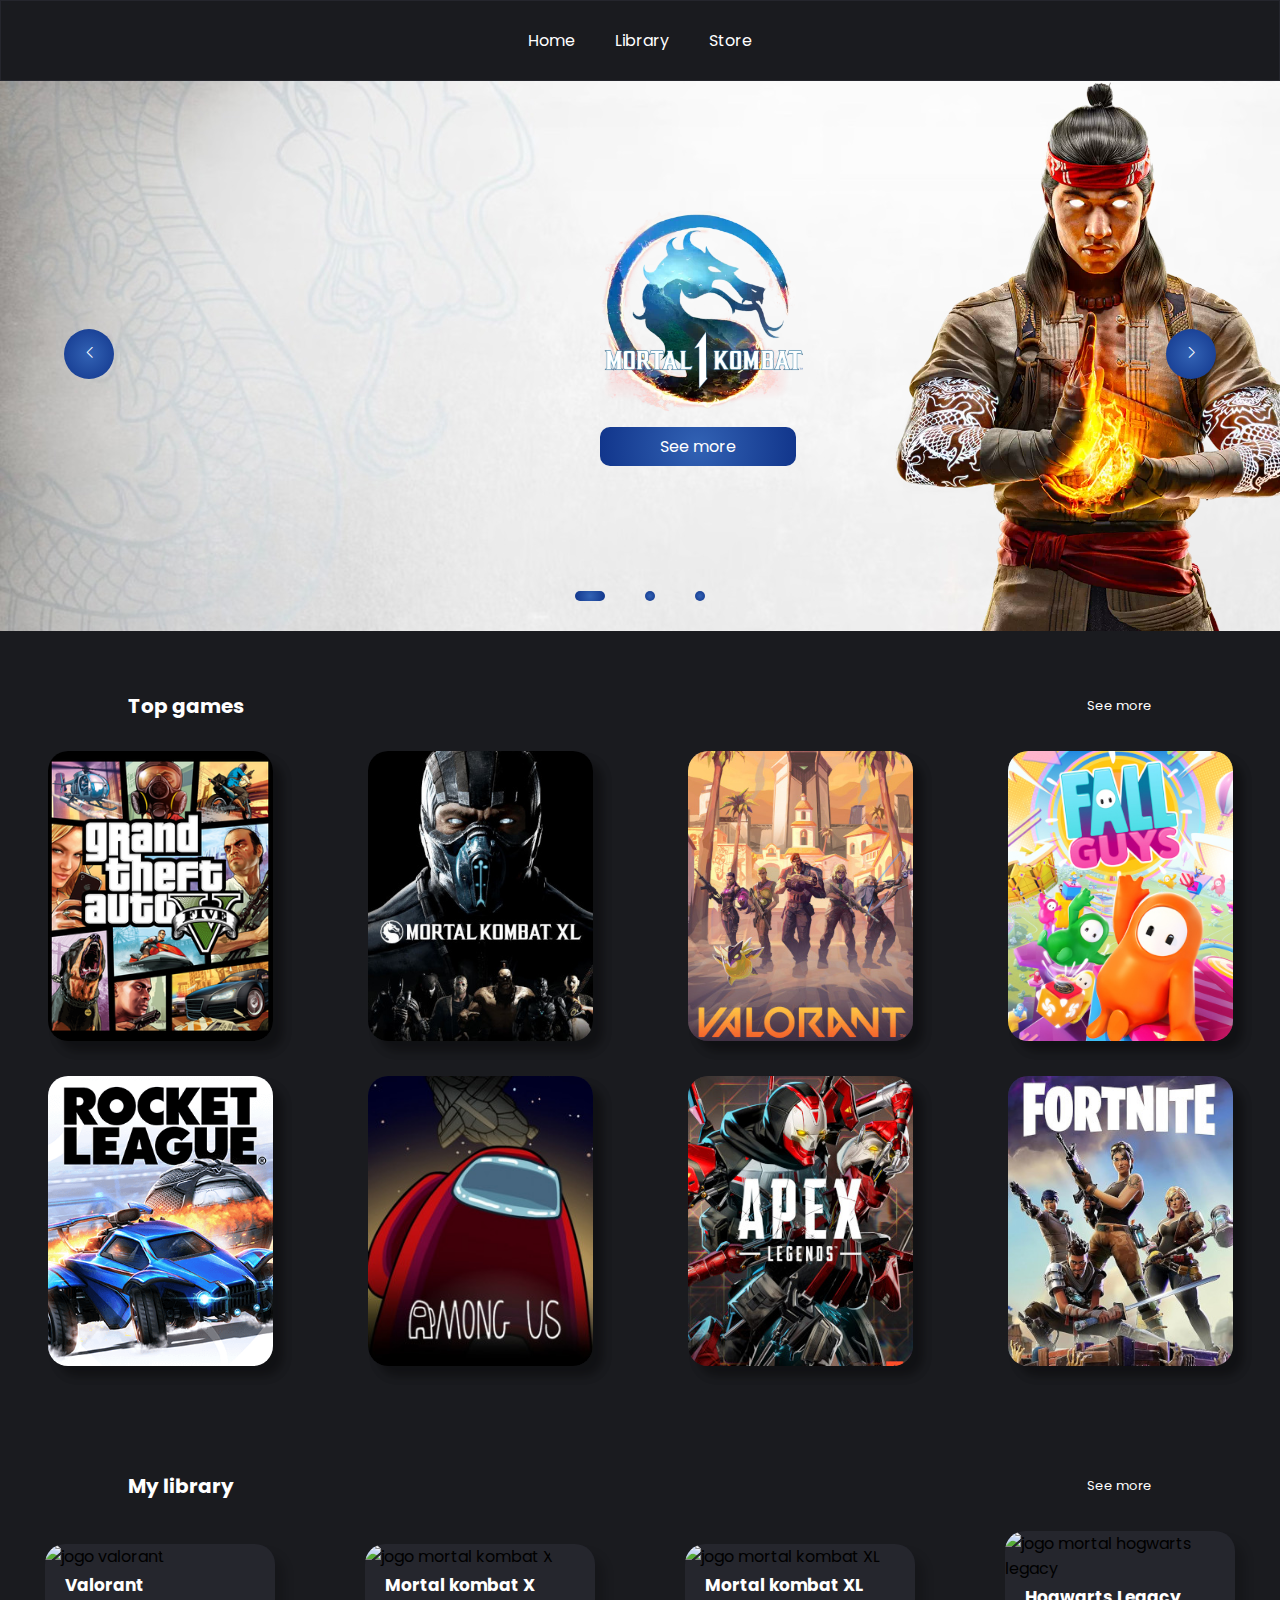
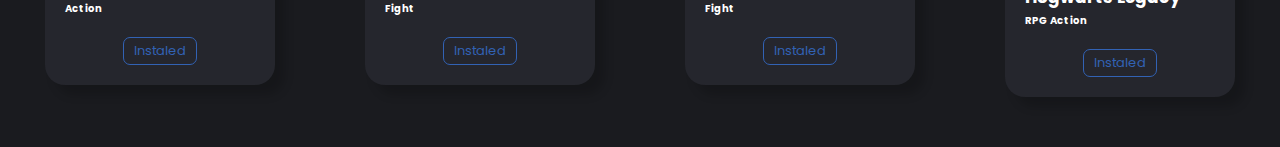
==== commit cc8bde37: "removendo a página social e icones do  menu" ====
--- a/index.html
+++ b/index.html
@@ -14,22 +14,11 @@
         </div>
 
         <nav id="menu">
-            <a href="index.html">
-                <span class="icon"><i class="bi bi-house"></i></span>
-                <span class="txt"> Home</span>
-            </a>
-                <a href="library.html">
-                <span class="icon"><i class="bi bi-controller"></i></span>
-                <span class="txt"> Library</span>
-            </a>
-                <a href="store.html">
-                <span class="icon"><i class="bi bi-bag-fill"></i></span>
-                <span class="txt"> Store</span>
-            </a>
-                <a class="pg-social" href="social.html">
-                <span class="icon"><i class="bi bi-chat-dots-fill"></i></span>
-                <span class="txt"> Social</span>
-            </a>
+            <a href="index.html">Home</a>
+
+            <a href="library.html">Library</a>
+
+            <a href="store.html">Store</a>
         </nav>
     </header>
     
@@ -77,7 +66,7 @@
         <section class="store">
             <span class="showMore">
                 <h1>Top games</h1>
-                <a href="store.html">See more<i class="bi bi-chevron-right"></i></a>
+                <a href="store.html">See more</a>
             </span>
             
             <div class="played">
@@ -88,7 +77,7 @@
                         <p>Grand Theft Auto V</p>
                         <div class="btn">
                             <h3>R$: 64,20</h3>
-                            <a href="store.html" class="buy"><i class="bi bi-cart-plus"></i></a>  
+                            <a href="store.html" class="buy">Add to Cart</a>  
                         </div>
                     </div>
                 </div>
@@ -100,7 +89,7 @@
                         <p>Mortal kombat XL</p>
                         <div class="btn">
                             <h3>R$: 223,20</h3>
-                            <a href="store.html" class="buy"><i class="bi bi-cart-plus"></i></a>  
+                            <a href="store.html" class="buy">Add to Cart</a>  
                         </div>
                     </div>
                 </div>
@@ -112,7 +101,7 @@
                         <p>Valorant</p>
                         <div class="btn">
                             <h3>Free</h3>
-                            <a href="store.html" class="buy"><i class="bi bi-cart-plus"></i></a>  
+                            <a href="store.html" class="buy">Add to Cart</a>
                         </div>
                     </div>
                 </div>
@@ -124,7 +113,7 @@
                         <p>Fall guys</p>
                         <div class="btn">
                             <h3>Free</h3>
-                            <a href="store.html" class="buy"><i class="bi bi-cart-plus"></i></a>  
+                            <a href="store.html" class="buy">Add to Cart</a> 
                         </div>
                     </div>
                 </div>
@@ -136,7 +125,7 @@
                         <p>Rocket league</p>
                         <div class="btn">
                             <h3>Free</h3>
-                            <a href="store.html" class="buy"><i class="bi bi-cart-plus"></i></a>  
+                            <a href="store.html" class="buy">Add to Cart</a> 
                         </div>
                     </div>
                 </div>
@@ -148,7 +137,7 @@
                         <p>Among Us</p>
                         <div class="btn">
                             <h3>R$: 10,00</h3>
-                            <a href="store.html" class="buy"><i class="bi bi-cart-plus"></i></a>  
+                            <a href="store.html" class="buy">Add to Cart</a>  
                         </div>
                     </div>
                 </div>
@@ -160,7 +149,7 @@
                         <p>Apex Legends</p>
                         <div class="btn">
                             <h3>Free</h3>
-                            <a href="store.html" class="buy"><i class="bi bi-cart-plus"></i></a>  
+                            <a href="store.html" class="buy">Add to Cart</a>
                         </div>
                     </div>
                 </div>
@@ -172,7 +161,7 @@
                         <p>Fortnite</p>
                         <div class="btn">
                             <h3>Free</h3>
-                            <a href="store.html" class="buy"><i class="bi bi-cart-plus"></i></a>  
+                            <a href="store.html" class="buy">Add to Cart</a>
                         </div>
                     </div>
                 </div>
@@ -185,7 +174,7 @@
         <section class="library">
             <span class="showMore">
                 <h1>My library</h1>
-                <a href="library.html">See more<i class="bi bi-chevron-right"></i></a>
+                <a href="library.html">See more</a>
             </span>
 
             <div class="cards">
--- a/assets/style.css
+++ b/assets/style.css
@@ -16,7 +16,6 @@
     --backgroud2: #25262d;
     --hover: rgb(50,98,180);
     --font: white;
-    --font-mk1: #223e6b;
     --hover2: radial-gradient(circle,rgb(50,98,180) 0%,rgb(17,53,139) 100%);
 }
 
@@ -81,13 +80,10 @@
     border-radius: 10px;
 }
 
-#menu > a .icon{
+#menu > a .bi{
     font-size: 20px;
 }
 
-#menu > a .txt{
-    font-size: 14px;
-}
 
 /* Fim do header */
 
@@ -279,6 +275,7 @@
     margin: 20px;
     border-radius: 20px;
     transition: 1s;
+    cursor: pointer;
 }
 
 main .slider .dots li.active{
@@ -395,7 +392,7 @@
 
 main .store .slide-store .name-game .btn{
     display: flex;
-    flex-direction: row;
+    flex-direction: column;
     align-items: center;
     justify-content: center;
 }
@@ -552,4 +549,5 @@
 main .library .card-lib a:hover{
     color: var(--font);
 }
+
 /* Fim do conteudo-library */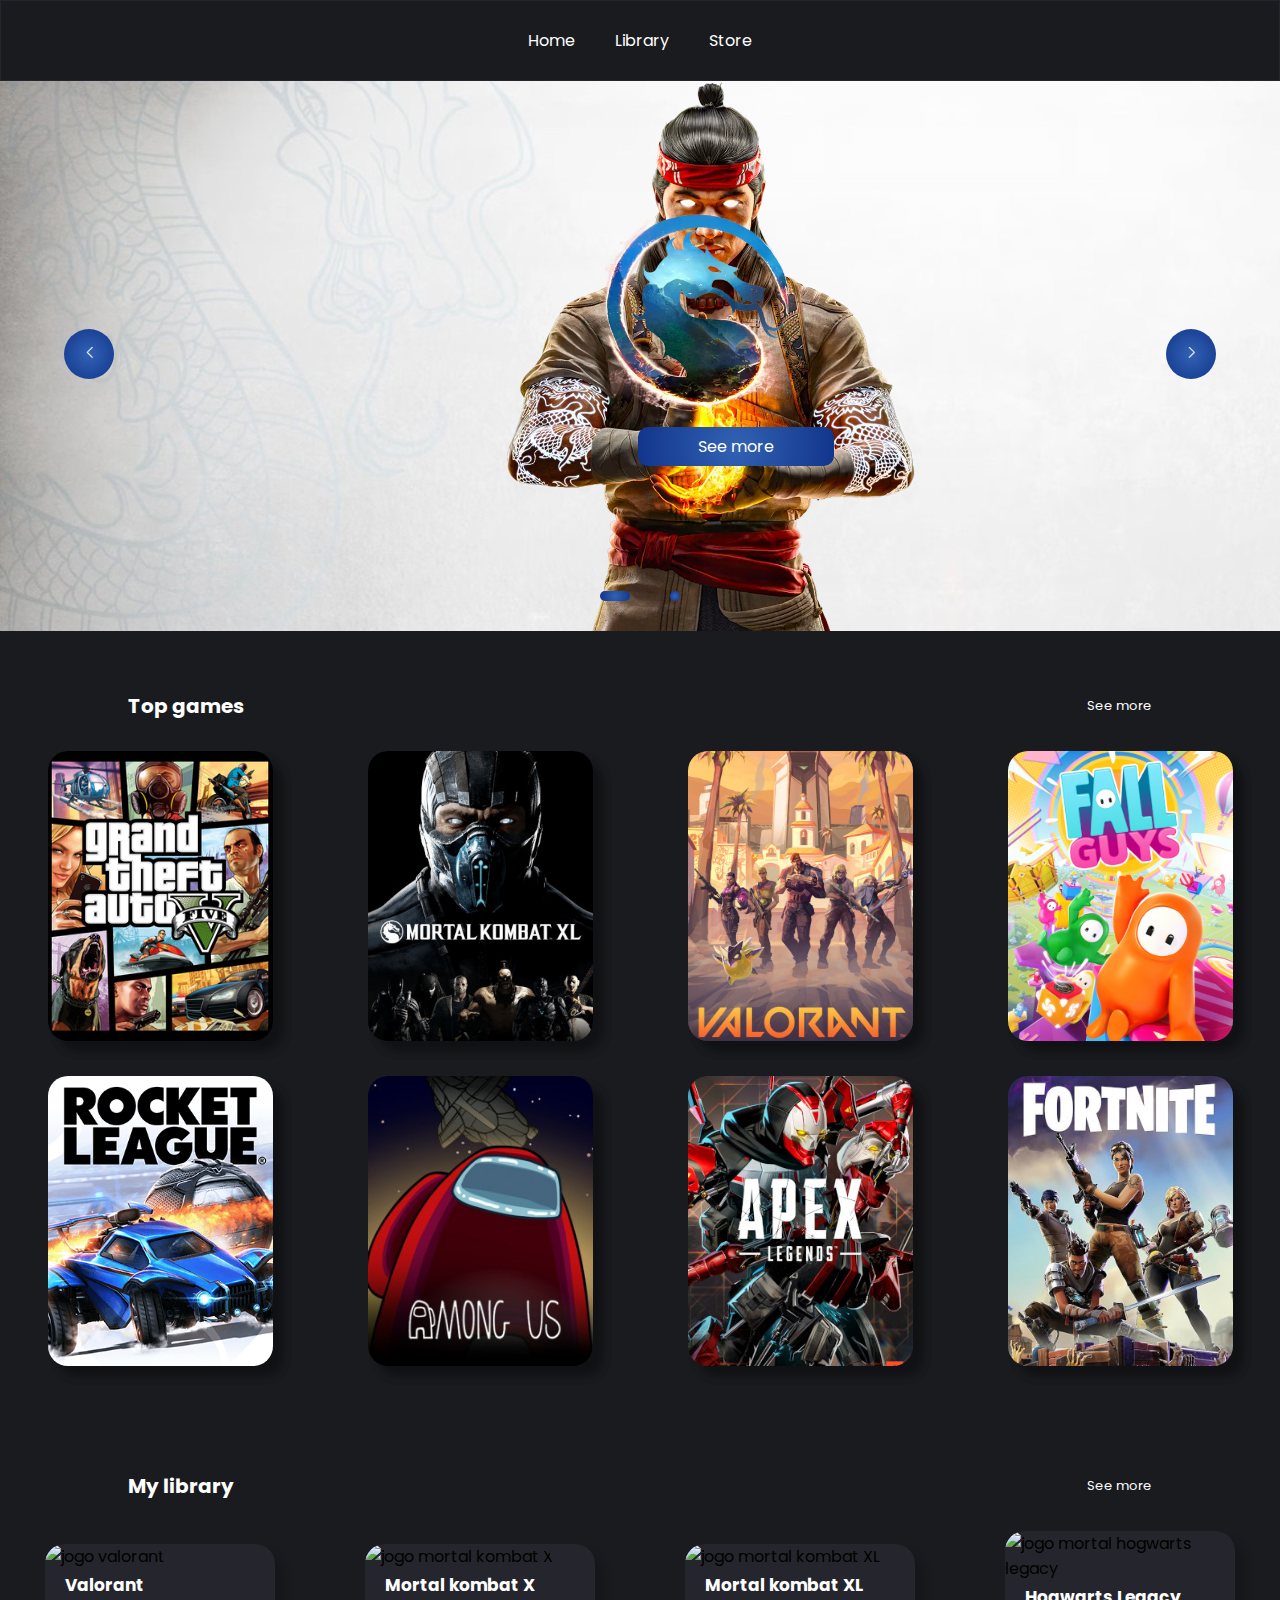
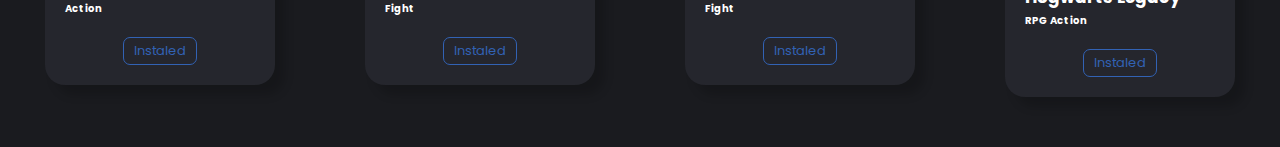
==== commit 756bf632: "excluindo 1 slide." ====
--- a/index.html
+++ b/index.html
@@ -5,14 +5,11 @@
     <meta name="viewport" content="width=device-width, initial-scale=1.0">
     <title>Dashboard Gamer</title>
     <link rel="stylesheet" href="assets/style.css">
+    <link rel="stylesheet" href="media/index.css">
     <link rel="stylesheet" href="https://cdn.jsdelivr.net/npm/bootstrap-icons@1.11.1/font/bootstrap-icons.css">
 </head>
 <body>
     <header>
-        <div class="hbg">
-            <a onclick="clickMenu()"><i class="bi bi-list"></i></a>
-        </div>
-
         <nav id="menu">
             <a href="index.html">Home</a>
 
@@ -30,24 +27,12 @@
                     <img src="img-slide/Mortal-Kombat-bg.jpeg" alt="" class="bg-slide" >
                     <img src="img-slide/liu-kang.webp" alt="" class="lui-mk" >
                     <img src="img-slide/sigil.webp" alt="" class="logo-slide" >
-                    <img src="img-slide/mk1-logo-tm.webp" alt="" class="txt-slide">
-
                     <a href="store.html" class="btn">See more</a>
                 </div>
                 <div class="item">
                     <img src="img-slide/valorant.jpg" alt="" class="bg-slide" >
-                    <img src="img-slide/logo-vl.png" alt="" class="logo-slide2" >
-                    <img src="img-slide/txt-vl.png" alt="" class="txt-slide2">
-
                     <a href="store.html" class="btn2">See more</a>
                 </div>
-
-                <div class="item">
-                    <img src="img-slide/hog.jpg" alt="" class="bg-slide" >
-                
-                    <a href="store.html" class="btn3">See more</a>
-                </div>
-
             </div>
 
             <div class="buttons">
@@ -57,7 +42,6 @@
 
             <ul class="dots">
                 <li class="active"></li>
-                <li></li>
                 <li></li>
             </ul>
            
@@ -216,6 +200,7 @@
             </div>
 
         </section>
+
     </main>
 
 
--- a/media/index.css
+++ b/media/index.css
@@ -0,0 +1,168 @@
+@media (max-width: 1581px){
+    main .slider .list .item .btn {
+        left: 638px;
+    }
+
+    main .slider .list .item .lui-mk {
+        margin-right: 389px;
+    }
+      
+}
+
+@media (max-width: 1216px){
+    main .slider .list .item .btn {
+        left: 417px;
+    }
+
+    main .slider .list .item .lui-mk {
+        margin-right: 815px;
+    }
+
+    main .slider{
+        max-width: 1250px;
+        height: 550px;
+    }
+
+    main .slider .list .item .bg-slide{
+        right: 600px;
+    }
+
+}
+
+
+@media (max-width: 950px){
+    header{
+        margin-bottom: 50px;
+    }
+    
+    header #menu{
+        position: fixed;
+        z-index: 2;
+        background-color: var(--backgroud2);
+    }
+
+    main .store .played{
+        display: grid;
+        grid-template-columns:1fr 1fr 1fr;
+    }
+
+    main .library .cards{
+        display: grid;
+        grid-template-columns: 1fr 1fr 1fr;
+    }
+
+    main .library .cards .card-lib{
+        margin-bottom: 35px;
+    }
+
+    main .slider .list .item .btn {
+        left: 295px;
+    }
+
+    main .slider .list .item .lui-mk {
+        margin-right: 1067px;
+    }
+
+    main .slider{
+        max-width: 1000px;
+        height: 550px;
+    }
+
+    main .slider .list .item .bg-slide{
+        right: 700px;
+    }
+}
+
+
+@media (max-width: 708px){
+    main .store .played{
+        display: grid;
+        grid-template-columns:1fr 1fr;
+    }
+
+    main .library .cards{
+        display: grid;
+        grid-template-columns: 1fr 1fr;
+    }
+
+    main .slider .list .item .btn {
+        left: 184px;
+    }
+
+    main .slider .list .item .lui-mk {
+        margin-right: 1287px;
+    }
+    
+    main .slider{
+        max-width: 800px;
+    }
+
+    main .slider .list .item .bg-slide{
+        right: 800px;
+    }
+}
+
+
+@media (max-width: 558px){
+    main .slider .list .item .btn {
+        left: 140px;    
+        bottom: 134px;
+        width: 180px;
+    }
+
+    main .slider .list .item .lui-mk {
+        margin-right: 1425px;
+        width: 316px;
+        bottom: 67px;
+    }
+    main .slider .buttons button {
+        width: 40px;
+        height: 40px;
+    }
+}
+
+@media (max-width: 492px){
+    main .store .played{
+        display: grid;
+        grid-template-columns:1fr;
+    }
+
+    main .library .cards{
+        display: grid;
+        grid-template-columns: 1fr;
+    }  
+}
+
+
+@media (max-width: 420px){
+    main .slider .list .item .lui-mk {
+        margin-right: 1541px;
+        width: 268px;
+    }  
+
+    main .slider .list .item .btn {
+        left: 106px;
+        bottom: 129px;
+        width: 134px;
+    }
+
+    main .slider{
+        max-width: 600px;
+        height: 550px;
+    }
+
+    main .slider .list .item .bg-slide{
+        right: 900px;
+    }
+}
+
+@media (max-width: 335px){
+    main .slider .list .item .lui-mk {
+        margin-right: 1566px;
+        width: 268px;
+    }  
+
+    main .slider .list .item .btn {
+        left: 96px; 
+    }
+}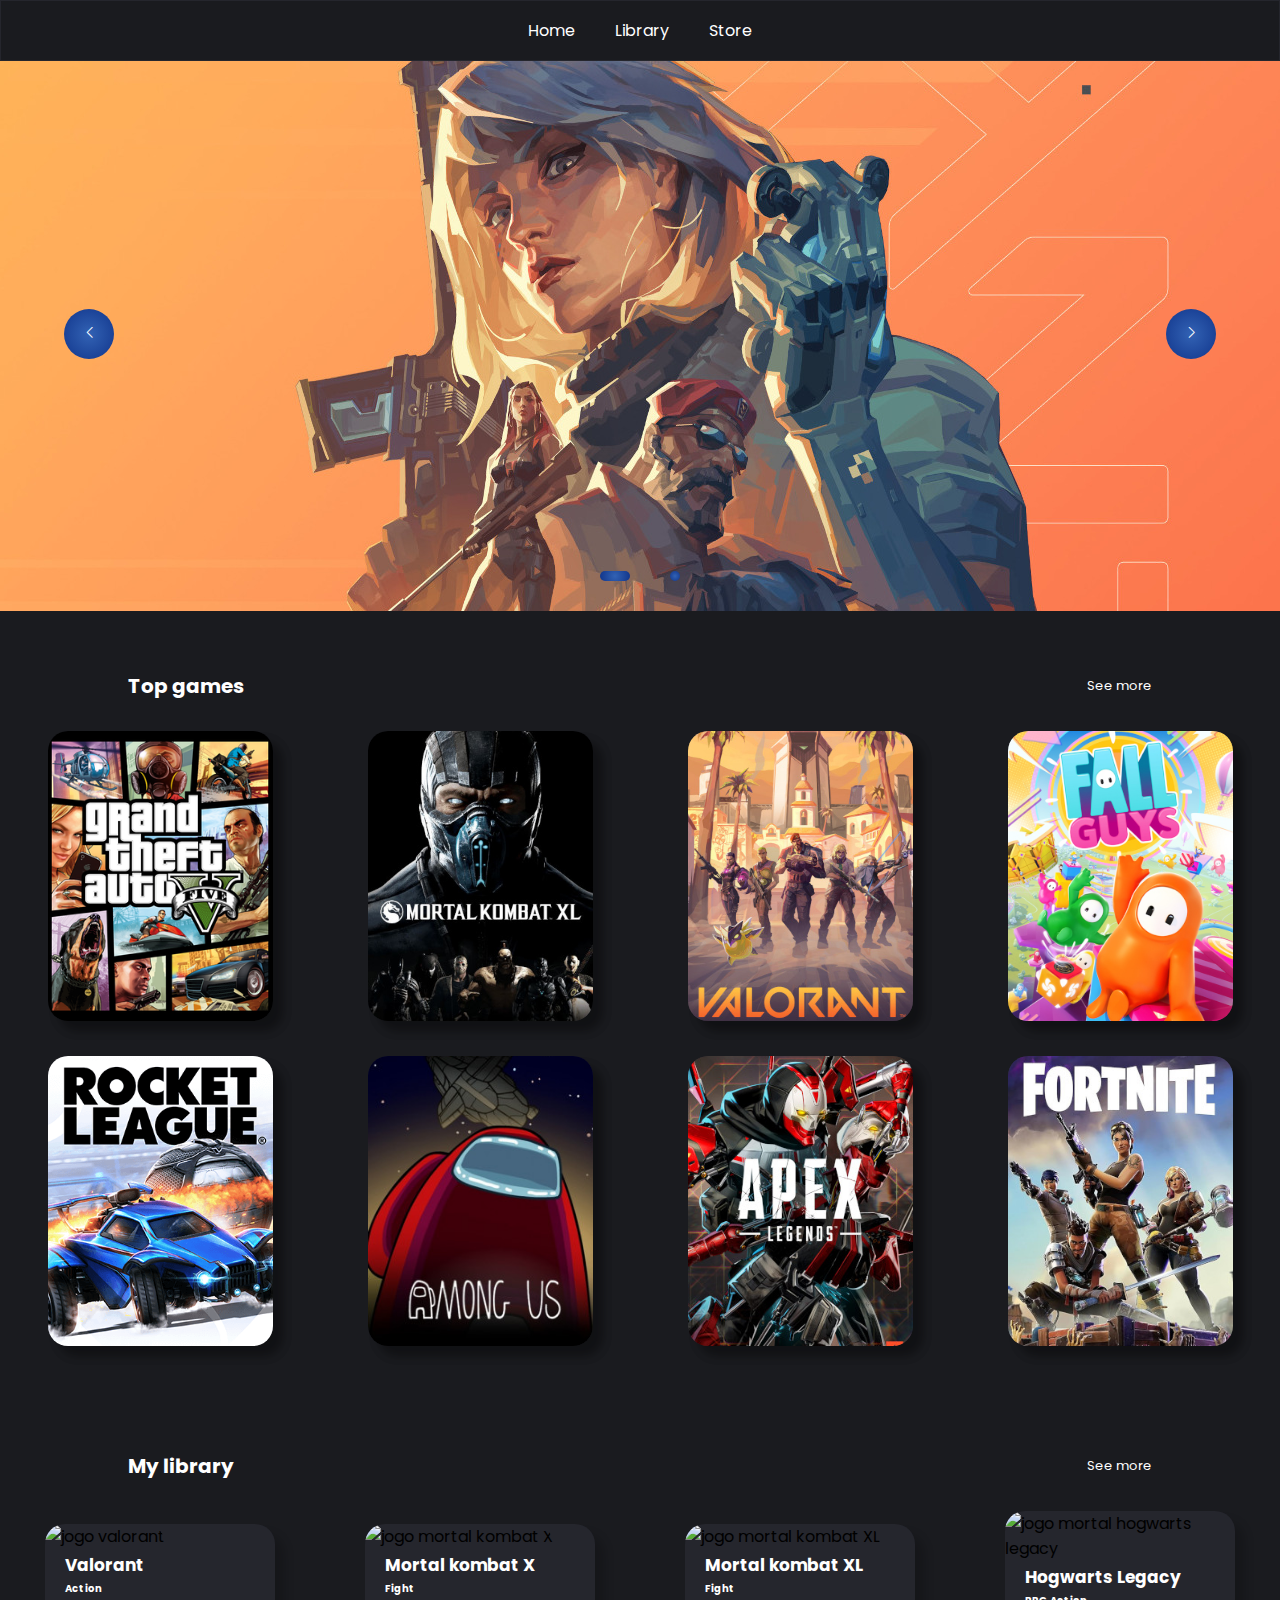
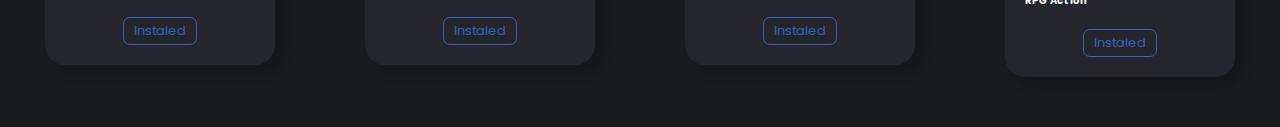
==== commit f47fe4fb: "." ====
--- a/index.html
+++ b/index.html
@@ -24,15 +24,12 @@
             
             <div class="list">
                 <div class="item">
+                    <img src="img-slide/valorant.jpg" alt="" class="bg-slide2" >
+                </div>
+                <div class="item">
                     <img src="img-slide/Mortal-Kombat-bg.jpeg" alt="" class="bg-slide" >
-                    <img src="img-slide/liu-kang.webp" alt="" class="lui-mk" >
-                    <img src="img-slide/sigil.webp" alt="" class="logo-slide" >
-                    <a href="store.html" class="btn">See more</a>
-                </div>
-                <div class="item">
-                    <img src="img-slide/valorant.jpg" alt="" class="bg-slide" >
-                    <a href="store.html" class="btn2">See more</a>
-                </div>
+                </div>
+                
             </div>
 
             <div class="buttons">
--- a/assets/style.css
+++ b/assets/style.css
@@ -40,27 +40,6 @@
     width: 100%;
 }
 
-.hbg {
-    display: none;
-    justify-content: center;
-    padding-top: 30px;
-    cursor: pointer;
-    transition: all 0.3s ease;
-}
-
-.hbg > a{ 
-    color: var(--font);
-    font-size: 30px;
-    background-color: var(--backgroud2);
-    padding: 1px 10px;
-    margin: 0 10px;
-    border-radius: 13px;
-    transition: 0.5s;
-}
-
-.hbg > a:hover{
-    background: var(--hover2);
-}
 
 #menu{
     display: flex;
@@ -69,7 +48,7 @@
 }
 
 #menu >  a{
-    margin: 20px 10px;
+    margin: 10px;
     color: var(--font);
     padding: 7px 10px;
 }
@@ -83,8 +62,6 @@
 #menu > a .bi{
     font-size: 20px;
 }
-
-
 /* Fim do header */
 
 
@@ -124,6 +101,8 @@
     flex-direction: row;
     position: relative;
     margin: auto;
+    justify-content: center;
+    align-items: center;
 }
 
 main .slider .list .item .bg-slide{
@@ -134,101 +113,12 @@
     box-shadow: 10px 10px 10px rgba(0, 0, 0, 0.171);
 }
 
-main .slider .list .item .lui-mk{
-    position: absolute;
-    width: 417px;
-    bottom: 54px;
-    right: 589px
-}
-
-main .slider .list .item .logo-slide{
-    position: absolute;
-    width: 196px;
-    bottom: 283px;
-    left: 600px; 
-}
-
-main .slider .list .item .txt-slide{
-    position: absolute;
-    width: 200px;
-    bottom: 310px;
-    left: 604px;
-}
-
-main .slider .list .item .btn{
-    position: absolute;
-    width: 196px;
-    bottom: 233px;
-    left: 600px;
-    background: var(--hover2);
-    padding: 7px 10px;
-    color: var(--font);
-    border-radius: 10px;
-    display: flex;
-    align-items: center;
-    justify-content: center;
-    transition: 0.4s;
-    cursor: pointer;
-}
-
-main .slider .list .item .btn:hover{
-    transform: scale(1.05);
-}
-
-
-main .slider .list .item .logo-slide2{
-    position: absolute;
-    width: 196px;
-    bottom: 283px;
-    left: 600px; 
-}
-
-main .slider .list .item .txt-slide2{
-    position: absolute;
-    width: 223px;
-    bottom: 232px;
-    left: 592px;
-}
-
-
-main .slider .list .item .btn2{
-    position: absolute;
-    width: 196px;
-    bottom: 180px;
-    left: 600px;
-    background: var(--hover2);
-    padding: 7px 10px;
-    color: var(--font);
-    border-radius: 10px;
-    display: flex;
-    align-items: center;
-    justify-content: center;
-    transition: 0.4s;
-    cursor: pointer;
-}
-
-main .slider .list .item .logo-slide3{
-    position: absolute;
-    width: 248px;
-    bottom: 345px;
-    left: 576px;
-}
-
-
-main .slider .list .item .btn3{
-    position: absolute;
-    width: 196px;
-    bottom: 154px;
-    left: 873px;
-    background: var(--hover2);
-    padding: 7px 10px;
-    color: var(--font);
-    border-radius: 10px;
-    display: flex;
-    align-items: center;
-    justify-content: center;
-    transition: 0.4s;
-    cursor: pointer;
+main .slider .list .item .bg-slide2{
+    position: relative;
+    object-fit: cover;
+    max-width: 100%;
+    height: 100%;
+    box-shadow: 10px 10px 10px rgba(0, 0, 0, 0.171);
 }
 
 
@@ -265,6 +155,7 @@
     padding: 0;
     display: flex;
     justify-content: center;
+    z-index: 1;
 }
 
 main .slider .dots li{
@@ -281,7 +172,6 @@
 main .slider .dots li.active{
     width: 30px;
 }
-
 /* Fim do slide-principal */
 
 
@@ -549,5 +439,4 @@
 main .library .card-lib a:hover{
     color: var(--font);
 }
-
 /* Fim do conteudo-library */--- a/media/index.css
+++ b/media/index.css
@@ -1,32 +1,44 @@
 @media (max-width: 1581px){
-    main .slider .list .item .btn {
-        left: 638px;
-    }
-
-    main .slider .list .item .lui-mk {
-        margin-right: 389px;
-    }
-      
-}
-
-@media (max-width: 1216px){
-    main .slider .list .item .btn {
-        left: 417px;
-    }
-
-    main .slider .list .item .lui-mk {
-        margin-right: 815px;
-    }
-
     main .slider{
-        max-width: 1250px;
+        max-width: 1600px;
         height: 550px;
     }
 
     main .slider .list .item .bg-slide{
-        right: 600px;
+        right: 200px;
     }
 
+    main .slider .list .item .bg-slide2{
+        right: 300px;
+    }
+}
+
+@media (max-width: 1357px){
+    main .slider .list .item .bg-slide{
+        right: 300px;
+    }
+
+    main .slider .list .item .bg-slide2{
+        right: 500px;
+    }
+}
+
+@media (max-width: 1216px){
+
+    main .slider .list .item .bg-slide{
+        right: 400px;
+    }
+}
+
+@media (max-width: 1028px){
+
+    main .slider .list .item .bg-slide{
+        right: 480px;
+    }
+
+    main .slider .list .item .bg-slide2{
+        right: 700px;
+    }
 }
 
 
@@ -55,21 +67,20 @@
         margin-bottom: 35px;
     }
 
-    main .slider .list .item .btn {
-        left: 295px;
+    main .slider .list .item .bg-slide{
+        right: 530px;
     }
 
-    main .slider .list .item .lui-mk {
-        margin-right: 1067px;
+}
+
+
+@media (max-width: 782px){
+    main .slider .list .item .bg-slide{
+        right: 580px;
     }
 
-    main .slider{
-        max-width: 1000px;
-        height: 550px;
-    }
-
-    main .slider .list .item .bg-slide{
-        right: 700px;
+    main .slider .list .item .bg-slide2{
+        right: 800px;
     }
 }
 
@@ -85,39 +96,23 @@
         grid-template-columns: 1fr 1fr;
     }
 
-    main .slider .list .item .btn {
-        left: 184px;
-    }
-
-    main .slider .list .item .lui-mk {
-        margin-right: 1287px;
-    }
-    
-    main .slider{
-        max-width: 800px;
-    }
-
     main .slider .list .item .bg-slide{
-        right: 800px;
+        right: 650px;
     }
 }
 
 
 @media (max-width: 558px){
-    main .slider .list .item .btn {
-        left: 140px;    
-        bottom: 134px;
-        width: 180px;
-    }
-
-    main .slider .list .item .lui-mk {
-        margin-right: 1425px;
-        width: 316px;
-        bottom: 67px;
+    main .slider .list .item .bg-slide{
+        right: 700px;
     }
     main .slider .buttons button {
         width: 40px;
         height: 40px;
+    }
+
+    main .slider .list .item .bg-slide2{
+        right: 850px;
     }
 }
 
@@ -130,39 +125,9 @@
     main .library .cards{
         display: grid;
         grid-template-columns: 1fr;
-    }  
-}
-
-
-@media (max-width: 420px){
-    main .slider .list .item .lui-mk {
-        margin-right: 1541px;
-        width: 268px;
-    }  
-
-    main .slider .list .item .btn {
-        left: 106px;
-        bottom: 129px;
-        width: 134px;
     }
-
-    main .slider{
-        max-width: 600px;
-        height: 550px;
-    }
-
     main .slider .list .item .bg-slide{
-        right: 900px;
+        right: 730px;
     }
 }
 
-@media (max-width: 335px){
-    main .slider .list .item .lui-mk {
-        margin-right: 1566px;
-        width: 268px;
-    }  
-
-    main .slider .list .item .btn {
-        left: 96px; 
-    }
-}